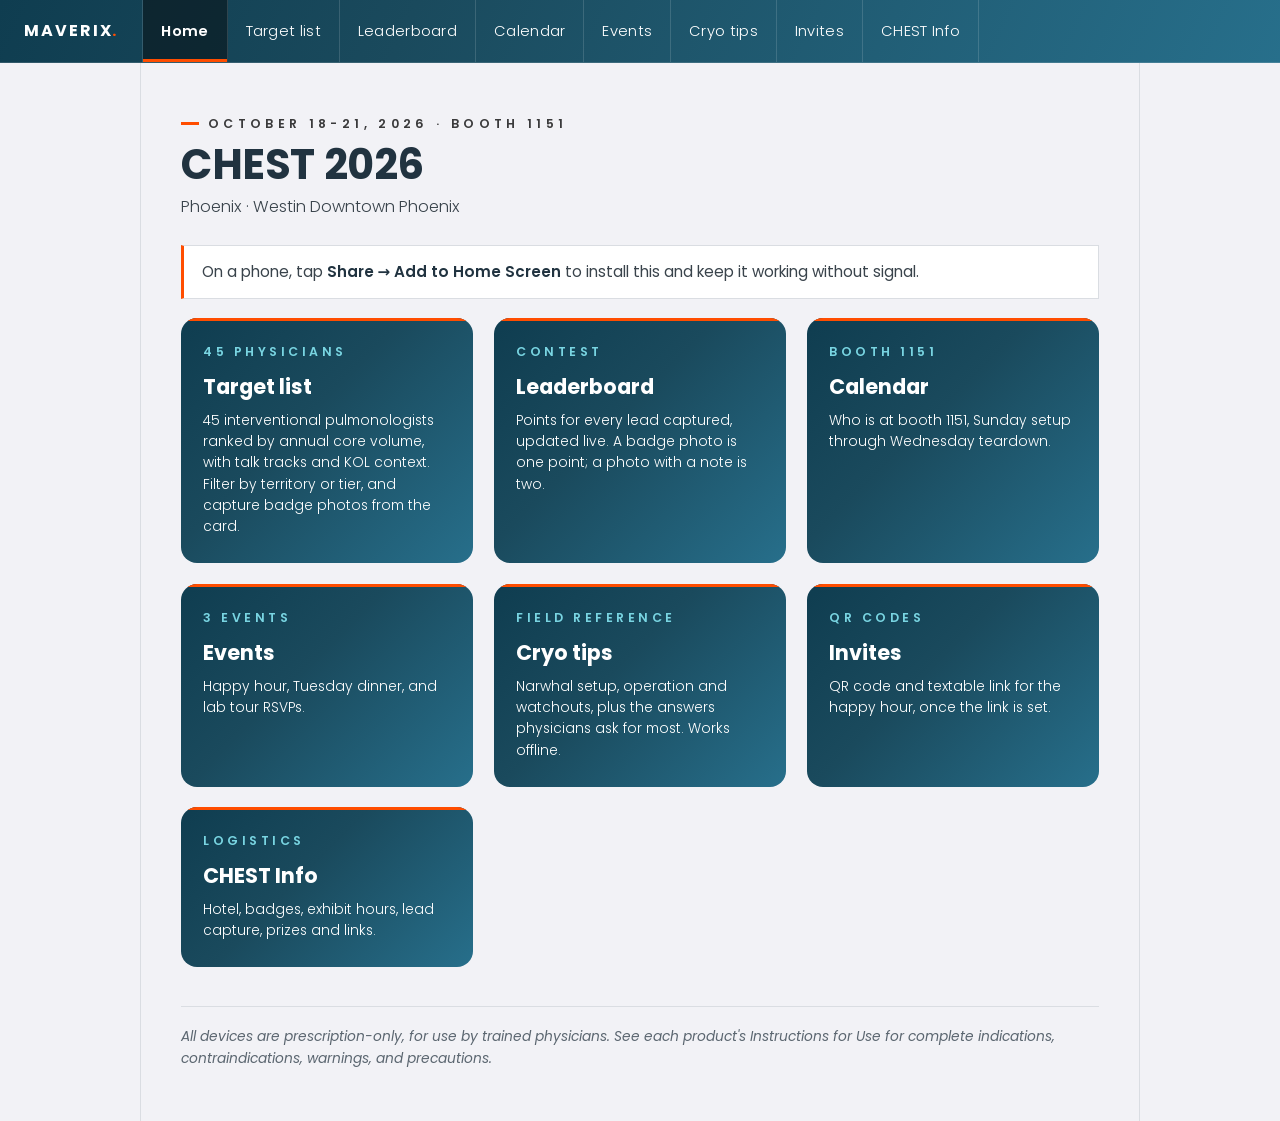
==== index.html @ 94fc207c "Drop the Coverage page Removed chest-coverage.html, its nav link on all 8 remaining pages, its home " ====
<!DOCTYPE html>
<html lang="en"><head><meta charset="utf-8">
<meta name="viewport" content="width=device-width,initial-scale=1">
<meta name="robots" content="noindex,nofollow">
<link rel="manifest" href="manifest.webmanifest">
<meta name="theme-color" content="#1A4A5D">
<meta name="mobile-web-app-capable" content="yes">
<meta name="apple-mobile-web-app-capable" content="yes">
<meta name="apple-mobile-web-app-status-bar-style" content="black-translucent">
<meta name="apple-mobile-web-app-title" content="CHEST Targets">
<link rel="apple-touch-icon" href="apple-touch-icon.png?v=3">
<link rel="icon" type="image/png" href="favicon.png?v=3" sizes="32x32">
<link rel="stylesheet" href="theme.css">
<link rel="stylesheet" href="pages.css">
<title>Maverix - CHEST 2026</title></head><body>
<header class="mvx-header"><div class="mvx-headinner"><div class="mvx-brand">maverix<span>.</span></div><nav class="nav"><a href="index.html" aria-current="page">Home</a><a href="chest.html">Target list</a><a href="chest-leaders.html">Leaderboard</a><a href="chest-staffing.html">Calendar</a><a href="chest-happyhour.html">Events</a><a href="chest-tips.html">Cryo tips</a><a href="chest-invites.html">Invites</a><a href="chest-info.html">CHEST Info</a></nav></div></header><main class="mvx-container"><span class="mvx-eyebrow">October 18-21, 2026 &middot; Booth 1151</span>
<h1>CHEST 2026</h1>
<div class="sub">Phoenix &middot; Westin Downtown Phoenix</div>
<div class="mvx-notice">On a phone, tap <strong>Share &rarr; Add to Home Screen</strong> to install this and keep it working without signal.</div>
<div class="cards"><a class="tilecard" href="chest.html"><span class="tag">45 physicians</span><div class="title">Target list</div><div class="desc">45 interventional pulmonologists ranked by annual core volume, with talk tracks and KOL context. Filter by territory or tier, and capture badge photos from the card.</div></a><a class="tilecard" href="chest-leaders.html"><span class="tag">Contest</span><div class="title">Leaderboard</div><div class="desc">Points for every lead captured, updated live. A badge photo is one point; a photo with a note is two.</div></a><a class="tilecard" href="chest-staffing.html"><span class="tag">Booth 1151</span><div class="title">Calendar</div><div class="desc">Who is at booth 1151, Sunday setup through Wednesday teardown.</div></a><a class="tilecard" href="chest-happyhour.html"><span class="tag">3 events</span><div class="title">Events</div><div class="desc">Happy hour, Tuesday dinner, and lab tour RSVPs.</div></a><a class="tilecard" href="chest-tips.html"><span class="tag">Field reference</span><div class="title">Cryo tips</div><div class="desc">Narwhal setup, operation and watchouts, plus the answers physicians ask for most. Works offline.</div></a><a class="tilecard" href="chest-invites.html"><span class="tag">QR codes</span><div class="title">Invites</div><div class="desc">QR code and textable link for the happy hour, once the link is set.</div></a><a class="tilecard" href="chest-info.html"><span class="tag">Logistics</span><div class="title">CHEST Info</div><div class="desc">Hotel, badges, exhibit hours, lead capture, prizes and links.</div></a></div>
<p class="mvx-rxnote">All devices are prescription-only, for use by trained physicians. See each product's Instructions for Use for complete indications, contraindications, warnings, and precautions.</p></main><script>if('serviceWorker' in navigator){window.addEventListener('load',function(){navigator.serviceWorker.register('sw.js').catch(function(){});});}</script>
</body></html>
---- theme.css ----
/* Maverix Medical design system - CHEST 2026 field tool
   Tokens are literal from the design system. Deliberate deviations for a
   conference-floor tool are marked DEVIATION with a reason. */

/* Poppins, self-hosted. The design system allows Google Fonts as an external
   stylesheet host, but this is an offline-first PWA used in an exhibit hall -
   a cross-origin font never arrives on dead wifi, so the files ship with the
   site and the service worker caches them same-origin. */
@font-face{font-family:Poppins;font-weight:300;font-style:normal;font-display:swap;src:url(poppins-latin-300-normal.woff2) format('woff2')}
@font-face{font-family:Poppins;font-weight:300;font-style:italic;font-display:swap;src:url(poppins-latin-300-italic.woff2) format('woff2')}
@font-face{font-family:Poppins;font-weight:400;font-style:normal;font-display:swap;src:url(poppins-latin-400-normal.woff2) format('woff2')}
@font-face{font-family:Poppins;font-weight:400;font-style:italic;font-display:swap;src:url(poppins-latin-400-italic.woff2) format('woff2')}
@font-face{font-family:Poppins;font-weight:500;font-style:normal;font-display:swap;src:url(poppins-latin-500-normal.woff2) format('woff2')}
@font-face{font-family:Poppins;font-weight:600;font-style:normal;font-display:swap;src:url(poppins-latin-600-normal.woff2) format('woff2')}
@font-face{font-family:Poppins;font-weight:700;font-style:normal;font-display:swap;src:url(poppins-latin-700-normal.woff2) format('woff2')}

:root{
  --mvx-deep:#1A4A5D;--mvx-teal:#276F8B;--mvx-blue:#3494BA;--mvx-sky:#79D5E2;--mvx-cloud:#8BBAE4;
  --cat-risk:#213340;--cat-diagnosis:#276F8B;--cat-intervention:#2BA9D4;
  --mvx-stat:#4FC4E8;--mvx-news-blue:#1E9CD0;--mvx-narwhal-dot:#F26A3D;--mvx-narwhal-evidence:#C2632F;
  --mvx-ink:#231F20;--mvx-graphite:#3A3A3B;--mvx-slate:#595959;--mvx-stone:#A4A6A8;
  --mvx-mist:#F2F2F2;--mvx-white:#FFF;--mvx-body:#333;--mvx-body-2:#39434B;--mvx-note:#5B6670;
  /* Highlight. Thoracent orange, used here on a Maverix surface by direction -
     1.2 otherwise reserves it for sub-brand. Contrast measured: 3.33:1 on white,
     5.59:1 on --surface-dark. So it is a FILL, RULE or MARK on light ground and
     may carry text only on dark. Small orange text on white is never used. */
  --thoracent-orange:#FF4D00;--mvx-highlight:#FF4D00;--mvx-highlight-deep:#C2632F;
  --success:#2E8F6B;--warning:#C68A1B;--danger:#C0352B;
  --page-bg:#F2F2F6;--surface-card:#FFF;--surface-panel:#FFF;--surface-dark:#0D1418;
  --surface-tab:#E8EAEE;--surface-tile:#16212A;--surface-soft:#E8F2F7;--header-dark:#0D1418;--surface-grid-hover:#F5FAFC;
  --heading:#213340;--text-body:#333;--text-secondary:#39434B;--text-muted:#595959;
  --text-note:#5B6670;--text-invert:#FFF;--text-invert-soft:#D6DDE1;
  --link:#276F8B;--link-hover:#1A4A5D;--accent:#3494BA;--accent-hover:#276F8B;--accent-press:#1A4A5D;--focus-ring:#79D5E2;
  --border:#E3E6E8;--border-strong:#C8CDD0;--frame-line:#DADDE2;--border-on-dark:rgba(255,255,255,.14);
  /* The full brand ramp ends at --mvx-sky, where white text measures 1.69:1.
     1.3 reserves it for brand marks for exactly that reason. Chrome that has to
     carry text uses this dark-anchored cut of the same ramp instead: white
     clears 5.63:1 at the lightest stop, so nav, table headers and tiles stay
     legible end to end. */
  --maverix-gradient:linear-gradient(135deg,#1A4A5D 0%,#276F8B 34%,#3494BA 68%,#79D5E2 100%);
  --mvx-gradient-deep:linear-gradient(115deg,#0F3D50 0%,#1A4A5D 32%,#276F8B 100%);
  --mvx-gradient-tile:linear-gradient(135deg,#0F3D50 0%,#1A4A5D 42%,#276F8B 100%);
  --scrim-active:rgba(9,15,19,.55);
  --font-display:"Clash Display","Clashdisplay","Poppins",sans-serif;
  --font-sans:"Poppins",ui-sans-serif,system-ui,-apple-system,"Segoe UI",Roboto,sans-serif;
  --fw-light:300;--fw-regular:400;--fw-medium:500;--fw-semibold:600;--fw-bold:700;
  /* DEVIATION: root 15px not 14px, body weight 400 not 300. Reps read this at
     arm's length on a phone in a lit exhibit hall; 14px/300 measured too light. */
  --body-size:15px;--body-weight:400;--body-line:1.55;
  --text-xs:.78rem;--text-sm:.86rem;--text-base:.95rem;--text-md:1.02rem;--text-lg:1.1rem;
  --text-xl:1.25rem;--text-2xl:1.5rem;--text-3xl:1.9rem;
  --display-section:clamp(1.7rem,3.4vw,2.6rem);
  --lh-tight:1.12;--lh-snug:1.3;--lh-body:1.55;--lh-loose:1.65;
  --tracking-caps:.28em;--tracking-caps-wide:.35em;--tracking-caps-tight:.12em;--tracking-display:-.01em;
  --space-1:4px;--space-2:8px;--space-3:12px;--space-4:16px;--space-6:24px;--space-8:32px;--space-12:48px;
  --radius-none:0;--radius-xs:4px;--radius-sm:8px;--radius-md:10px;--radius-tile:16px;
  --radius-photo:18px;--radius-card:22px;--radius-pill:999px;--radius-circle:50%;
  --shadow-tile:0 14px 32px rgba(26,74,93,.16);--shadow-card:0 20px 44px rgba(13,20,24,.28);
  --shadow-dropdown:0 30px 50px rgba(13,20,24,.2);--shadow-circle:0 4px 14px rgba(13,20,24,.25);
  --ease-out:cubic-bezier(.22,.61,.36,1);--dur-fast:.18s;--dur-base:.25s;--dur-slow:.38s;
  --header-h:62px;--container-max:1000px;
  /* DEVIATION: data pages widen the framed column. The 1px hairlines and the
     centred column are kept - that is the structural idea - but 1000px fits
     only two physician cards, and a rep scanning 44 of them needs three. */
  --container-wide:1440px;
  --band-pad-y:3.2rem;--band-pad-x:40px;
  --tap-min:44px;               /* not in the system; required for gloved taps */
}

*{margin:0;padding:0;box-sizing:border-box}
html{scroll-behavior:smooth;-webkit-text-size-adjust:100%}
body{font-family:var(--font-sans);color:var(--text-body);background:var(--page-bg);
  font-size:var(--body-size);font-weight:var(--body-weight);line-height:var(--body-line);
  -webkit-font-smoothing:antialiased}
img{max-width:100%;display:block}
a{color:var(--link);text-decoration:none;transition:color var(--dur-fast) ease}
a:hover{color:var(--link-hover)}
h1,h2,h3,h4{font-family:var(--font-display);font-weight:var(--fw-bold);color:var(--heading);line-height:var(--lh-tight)}
:focus-visible{outline:2px solid var(--accent);outline-offset:3px}

/* ---- header (7.3). Nine destinations do not fit a 62px bar at 3.6rem gaps,
   so the strip scrolls horizontally instead of collapsing to a hamburger -
   on a phone a rep needs one tap to any page, not two. */
.mvx-header{position:sticky;top:0;z-index:60;background:var(--mvx-gradient-deep);
  border-bottom:1px solid var(--border-on-dark)}
.mvx-headinner{display:flex;align-items:center;min-height:var(--header-h);max-width:var(--container-wide);margin:0 auto}
.mvx-brand{font-family:var(--font-display);font-weight:var(--fw-bold);color:#fff;font-size:1rem;
  letter-spacing:var(--tracking-caps-tight);text-transform:uppercase;padding:0 24px;white-space:nowrap;
  border-right:1px solid var(--border-on-dark);align-self:stretch;display:flex;align-items:center}
.mvx-brand span{color:var(--mvx-highlight)}
.nav{display:flex;gap:0;overflow-x:auto;scrollbar-width:none;flex:1}
.nav::-webkit-scrollbar{display:none}
.nav a{color:#fff;font-size:.92rem;font-weight:var(--fw-light);letter-spacing:.02em;
  padding:0 18px;min-height:var(--header-h);display:flex;align-items:center;white-space:nowrap;
  border-right:1px solid var(--border-on-dark);transition:color var(--dur-fast) ease,background var(--dur-fast) ease}
.nav a:hover{color:var(--mvx-sky);background:rgba(255,255,255,.08)}
.nav a[aria-current]{color:#fff;font-weight:var(--fw-semibold);background:var(--scrim-active);box-shadow:inset 0 -3px 0 var(--mvx-highlight)}

/* ---- framed centre column (0) */
.mvx-container{max-width:var(--container-max);margin:0 auto;background:var(--page-bg);
  border-left:1px solid var(--frame-line);border-right:1px solid var(--frame-line);
  padding:var(--band-pad-y) var(--band-pad-x);min-height:calc(100vh - var(--header-h))}
.mvx-container.wide{max-width:var(--container-wide)}

/* ---- type */
h1{font-size:var(--display-section);font-weight:var(--fw-bold);letter-spacing:var(--tracking-display);margin-bottom:.35rem}
.sub{font-size:var(--text-md);color:var(--text-secondary);font-weight:var(--fw-light);line-height:var(--lh-body);margin-bottom:1.6rem;max-width:760px}
.mvx-eyebrow{font-family:var(--font-display);text-transform:uppercase;letter-spacing:var(--tracking-caps-wide);
  font-size:var(--text-xs);font-weight:var(--fw-semibold);color:var(--mvx-graphite);display:flex;
  align-items:center;gap:.55rem;margin-bottom:.5rem}
.mvx-eyebrow:before{content:"";flex:0 0 auto;width:18px;height:3px;background:var(--mvx-highlight)}
.mvx-seclabel{display:flex;align-items:center;gap:1.4rem;font-family:var(--font-display);text-transform:uppercase;
  letter-spacing:var(--tracking-caps);font-size:1.05rem;font-weight:var(--fw-semibold);color:var(--heading);margin:2.4rem 0 1.2rem}
.mvx-seclabel:before{content:"";flex:0 0 auto;width:18px;height:3px;background:var(--mvx-highlight)}
.mvx-seclabel:after{content:"";flex:1;max-width:560px;height:1px;background:var(--mvx-graphite);opacity:.35}
.mvx-rxnote{font-style:italic;color:var(--text-note);font-size:var(--text-sm);line-height:1.6;
  border-top:1px solid var(--frame-line);padding-top:1.2rem;margin-top:2.4rem}

/* ---- notice panel. Square, hairline, 1px neutral left rule - the big-stat
   label pattern. Not a coloured 3px card border, which the system forbids. */
.mvx-notice{background:#fff;border:1px solid var(--frame-line);border-left:3px solid var(--mvx-highlight);
  padding:.9rem 1.1rem;margin:0 0 1.2rem;font-size:var(--text-base);line-height:1.55;color:var(--text-secondary)}
.mvx-notice strong{font-weight:var(--fw-semibold);color:var(--heading)}

/* ---- button (7.1) */
.mvx-btn{display:inline-flex;align-items:center;gap:.6rem;font-family:var(--font-sans);
  font-weight:var(--fw-semibold);font-size:var(--text-base);color:var(--mvx-ink);background:none;
  border:none;cursor:pointer;padding:0;position:relative;transition:color .2s ease}
.mvx-btn:hover{color:var(--mvx-teal)}
.mvx-btn .lbl{position:relative}
.mvx-btn .lbl:after{content:"";position:absolute;left:0;right:0;bottom:-4px;height:1.5px;background:var(--mvx-highlight);
  transform:scaleX(0);transform-origin:left;transition:transform var(--dur-slow) var(--ease-out)}
.mvx-btn:hover .lbl:after{transform:scaleX(1)}
.mvx-circ{flex:0 0 auto;width:30px;height:30px;border-radius:var(--radius-circle);background:var(--mvx-sky);
  display:inline-flex;align-items:center;justify-content:center;transition:transform var(--dur-base) var(--ease-out),background var(--dur-base) ease}
.mvx-btn:hover .mvx-circ{transform:translateX(5px);background:var(--accent)}
.mvx-btn:hover .mvx-circ svg{stroke:#fff}
.mvx-circ svg{stroke:var(--mvx-deep);stroke-width:3;fill:none;stroke-linecap:round;stroke-linejoin:round}
.mvx-readmore{border:1px solid var(--mvx-graphite);padding:.55rem 1.5rem;font-family:var(--font-sans);
  font-style:italic;font-size:var(--text-base);color:var(--mvx-ink);background:transparent;cursor:pointer;
  min-height:var(--tap-min);transition:background .2s ease,color .2s ease}
.mvx-readmore:hover{background:var(--mvx-ink);color:#fff}

/* ---- spec table (7.9). Square, no radius, no zebra. */
.mvx-spec{width:100%;border-collapse:collapse;background:#fff;font-size:.92rem}
.mvx-spec th{background:var(--mvx-gradient-deep);color:#fff;text-align:left;padding:.7rem 1rem;font-weight:var(--fw-semibold);
  font-size:var(--text-xs);letter-spacing:.06em;text-transform:uppercase}
.mvx-spec td{padding:.65rem 1rem;border-bottom:1px solid var(--border);color:var(--text-secondary);vertical-align:top}
.mvx-spec tr:last-child td{border-bottom:none}
.mvx-spec tbody tr:hover{background:var(--surface-grid-hover)}

/* ---- stat grid (7.10) */
.mvx-statgrid{display:grid;grid-template-columns:repeat(4,1fr);background:#fff;border:1px solid var(--frame-line);margin-bottom:1.6rem}
.mvx-statcell{padding:1.5rem 1.2rem 1.8rem;border-right:1px solid var(--frame-line);transition:background var(--dur-base) ease}
.mvx-statcell:last-child{border-right:none}
.mvx-statcell:hover{background:var(--surface-grid-hover)}
.mvx-statcell .n{font-family:var(--font-display);font-weight:var(--fw-bold);font-size:2rem;color:var(--mvx-stat);
  line-height:1.1;white-space:nowrap}
.mvx-statcell:hover .n{color:var(--accent)}
.mvx-statcell .l{font-size:.88rem;color:var(--heading);margin-top:.3rem}
.mvx-statcell .p{font-size:var(--text-xs);color:var(--text-muted);margin-top:.15rem}

/* ---- benefit bullet (7.12): 10px sky circle, never an icon */
.mvx-benefits{list-style:none;display:grid;gap:.7rem}
.mvx-benefits li{padding-left:1.7rem;font-size:.96rem;color:var(--text-secondary);position:relative}
.mvx-benefits li:before{content:"";position:absolute;left:0;top:.42em;width:10px;height:10px;
  border-radius:var(--radius-circle);background:var(--mvx-sky)}

@media (max-width:1080px){:root{--band-pad-y:2.6rem;--band-pad-x:24px}}
@media (max-width:560px){:root{--band-pad-y:1.8rem;--band-pad-x:16px}
  .mvx-container{border-left:none;border-right:none}
  .mvx-statgrid{grid-template-columns:repeat(2,1fr)}
  .mvx-statcell:nth-child(2n){border-right:none}}
@media (prefers-reduced-motion:reduce){*,*::before,*::after{transition:none!important;animation:none!important}}
---- pages.css ----
/* Component layer. Class names are unchanged from the recovered AABIP markup so
   the sync, filter and capture JS keeps working untouched - only the skin moves. */

/* ---------- filter bar: tab-bar surface (7.8), square, italic labels */
.filter-bar{display:flex;flex-wrap:wrap;align-items:center;gap:1rem 1.6rem;background:var(--surface-tab);
  border:1px solid var(--frame-line);padding:.85rem 1.1rem;margin-bottom:1.4rem}
.filter-bar label{display:inline-flex;align-items:center;gap:.5rem;font-family:var(--font-display);
  text-transform:uppercase;letter-spacing:var(--tracking-caps);font-size:var(--text-xs);
  font-weight:var(--fw-semibold);color:var(--mvx-slate)}
.filter-bar select{font-family:var(--font-sans);font-size:var(--text-base);font-weight:var(--fw-regular);
  color:var(--mvx-ink);background:#fff;border:1px solid var(--border-strong);border-radius:var(--radius-none);
  padding:.45rem .6rem;min-height:var(--tap-min);text-transform:none;letter-spacing:0}
.filter-bar .cnt{margin-left:auto;font-style:italic;color:var(--text-muted);font-size:var(--text-base)}

/* ---------- physician grid */
.grid{display:grid;grid-template-columns:repeat(auto-fill,minmax(320px,1fr));gap:.75rem;align-items:stretch}

/* Card: white, SQUARE - it is a container of text, not a photo (rule 4).
   Every card is the same fixed height (rule: uniform grid, quick scanning at
   the booth) - overflow is clipped and the longer text fields are line-clamped
   below so a verbose talk track can't blow the card out or leave others short. */
.card{background:var(--surface-card);border:1px solid var(--frame-line);border-radius:var(--radius-none);
  padding:.85rem .9rem .9rem;height:472px;overflow:hidden;display:flex;flex-direction:column;
  transition:border-color var(--dur-base) ease,box-shadow var(--dur-base) ease}
.card:hover{border-color:var(--mvx-highlight)}
.card:focus-within{outline:2px solid var(--accent);outline-offset:3px}
.card.connected{background:#F4F9F6;border-color:#BFDCCF}
.card.connected:hover{border-color:#BFDCCF}
.card .row{display:flex;gap:.7rem;flex:0 0 auto}
/* Photo panel is imagery, so it is rounded (rule 4) - but NOT greyscaled.
   DEVIATION from 9: the whole job of this photo is face recognition at a booth. */
.card .photo{flex:0 0 76px;width:76px;height:96px;border-radius:var(--radius-photo);overflow:hidden;
  background:linear-gradient(160deg,#7F8A92,#3A444C)}
.card .photo img{width:100%;height:100%;object-fit:cover}
.card .body{flex:1;min-width:0}
.card .rank{font-family:var(--font-display);text-transform:uppercase;letter-spacing:var(--tracking-caps);
  font-size:var(--text-xs);font-weight:var(--fw-semibold);color:var(--mvx-slate);margin-bottom:.15rem}
.card .name{font-family:var(--font-display);font-weight:var(--fw-bold);font-size:1.05rem;color:var(--heading);
  line-height:var(--lh-snug);display:flex;align-items:center;gap:.4rem}
.card .checkmark{display:none;color:var(--success);font-size:.9rem}
.card.connected .checkmark{display:inline}
.card .inst{font-size:var(--text-sm);color:var(--text-secondary);font-weight:var(--fw-light);margin-top:.05rem;
  overflow:hidden;text-overflow:ellipsis;display:-webkit-box;-webkit-line-clamp:2;-webkit-box-orient:vertical}
.card .badges{display:flex;flex-wrap:wrap;gap:.3rem;margin:.35rem 0 .3rem}
/* Chips use radius-sm (rule 4, "small chips"). radius-pill is reserved. */
.card .vol,.card .tier,.card .cryo,.card .rsvp-tag{border-radius:var(--radius-sm);padding:.1rem .5rem;font-size:.72rem;
  font-weight:var(--fw-semibold);letter-spacing:.01em;white-space:nowrap}
.card .vol{background:var(--surface-soft);color:var(--mvx-teal)}
.card .tier{background:#fff;border:1px solid var(--border-strong);color:var(--heading)}
.card .tier.t1{border-color:var(--cat-intervention);color:var(--cat-intervention)}
.card .cryo{background:var(--mvx-highlight);color:var(--surface-dark);font-weight:var(--fw-bold)}
/* Event-RSVP tags: same chip footprint as vol/tier, one colour per event so
   they scan at a glance; the lab tour spells out its day since it runs thrice. */
.card .rsvp-tag{background:#fff;border:1px solid var(--mvx-deep);color:var(--mvx-deep)}
.card .rsvp-tag.rsvp-dinner{border-color:var(--mvx-highlight-deep);color:var(--mvx-highlight-deep)}
.card .rsvp-tag.rsvp-tour{border-color:var(--success);color:var(--success)}
.card .prods{display:flex;flex-wrap:wrap;gap:.3rem;margin:0 0 .3rem;max-height:1.5rem;overflow:hidden}
.card .prod{border:1px solid var(--mvx-teal);color:var(--mvx-teal);background:#fff;
  border-radius:var(--radius-sm);padding:.08rem .45rem;font-size:.72rem;
  font-weight:var(--fw-semibold);white-space:nowrap}
.card .meta{font-size:.72rem;color:var(--text-muted);margin-bottom:.2rem}
.card .links{display:flex;flex-wrap:wrap;gap:.7rem;font-size:.78rem;margin-bottom:.2rem}
.card .links a{color:var(--link)}
.card .contact{font-size:.78rem;display:flex;flex-wrap:wrap;align-items:center;gap:.3rem}
.card .territory-tag{background:var(--surface-soft);color:var(--mvx-deep);border-radius:var(--radius-sm);
  padding:.1rem .45rem;font-size:.72rem;font-weight:var(--fw-semibold)}

/* Actions: square, 44px minimum tap target. */
.card .actions{display:flex;flex-wrap:wrap;gap:.4rem;margin-top:.5rem;flex:0 0 auto}
.actbox{display:inline-flex;align-items:center;gap:.4rem;min-height:36px;padding:.3rem .6rem;
  border:1px solid var(--border-strong);background:#fff;border-radius:var(--radius-none);cursor:pointer;
  font-family:var(--font-sans);font-size:.78rem;font-weight:var(--fw-medium);color:var(--text-secondary);
  transition:border-color var(--dur-fast) ease,color var(--dur-fast) ease,background var(--dur-fast) ease}
.actbox input{width:15px;height:15px;accent-color:var(--accent);margin:0}
.actbox.conf input{accent-color:var(--success)}
.actbox.conf:hover{border-color:var(--success);color:var(--success)}
.actbox.emailed:hover{border-color:var(--accent);color:var(--accent)}
.card.connected .actbox.conf{border-color:var(--success);color:var(--success);background:#F1F8F4}
.card.emailed .actbox.emailed{border-color:var(--accent);color:var(--accent);background:var(--surface-soft)}
.actbox.cap{border-color:var(--mvx-teal);color:var(--mvx-teal);font-style:italic}
.actbox.cap:hover{background:var(--surface-soft)}
.capcount{display:none;margin-left:.3rem;background:var(--mvx-teal);color:#fff;border-radius:var(--radius-sm);
  padding:0 .4rem;font-size:.72rem;font-style:normal}
.capcount.on{display:inline-block}
.card.connected .actbox.cap{display:none}

/* Talk track: 1px neutral left rule - the big-stat label pattern (7.10).
   Not a coloured left border; the system forbids those on cards. Both talk
   and ctx are line-clamped so their length can't unbalance the fixed card height. */
.card .talk{margin-top:.5rem;padding:.4rem 0 .4rem .7rem;border-left:1px solid var(--border-strong);
  font-size:.78rem;font-style:italic;font-weight:var(--fw-light);color:var(--text-secondary);line-height:1.45;
  overflow:hidden;text-overflow:ellipsis;display:-webkit-box;-webkit-line-clamp:3;-webkit-box-orient:vertical;flex:0 1 auto}
.talk-label,.ctx-label{display:block;font-family:var(--font-display);font-style:normal;text-transform:uppercase;
  letter-spacing:var(--tracking-caps);font-size:.68rem;font-weight:var(--fw-semibold);
  color:var(--mvx-slate);margin-bottom:.15rem}
.card .ctx{margin-top:.4rem;padding-top:.4rem;border-top:1px solid var(--border);font-size:.74rem;
  color:var(--text-note);line-height:1.45;
  overflow:hidden;text-overflow:ellipsis;display:-webkit-box;-webkit-line-clamp:2;-webkit-box-orient:vertical;flex:0 1 auto}

/* ---------- sync pill */
.syncpill{position:fixed;right:14px;bottom:14px;z-index:50;font-size:var(--text-xs);font-weight:var(--fw-semibold);
  padding:.45rem .8rem;border:1px solid var(--frame-line);background:#fff;color:var(--text-muted)}
.syncpill.ok{color:var(--success);border-color:#BFDCCF}
.syncpill.warn{color:var(--warning);border-color:#E6D2A6}

/* ---------- coverage */
.covtable{width:100%;border-collapse:collapse;background:#fff;border:1px solid var(--frame-line);border-top:3px solid var(--mvx-highlight);margin-bottom:1.8rem}
.covtable th{background:var(--mvx-gradient-deep);color:#fff;text-align:left;padding:.7rem 1rem;
  font-family:var(--font-display);font-size:var(--text-xs);font-weight:var(--fw-semibold);
  text-transform:uppercase;letter-spacing:.06em}
.covtable td{padding:.6rem 1rem;border-bottom:1px solid var(--border);font-size:var(--text-sm);color:var(--text-secondary)}
.covtable tr:last-child td{border-bottom:none}
.covtable tbody tr:hover{background:var(--surface-grid-hover)}
.covtable .nm a{color:var(--link);font-weight:var(--fw-medium)}
.bar{height:7px;background:var(--surface-tab);min-width:90px;overflow:hidden}
.bar>i{display:block;height:100%;background:var(--success);transition:width var(--dur-base) ease}
.norep{display:inline-block;margin-left:.45rem;padding:.08rem .5rem;border-radius:var(--radius-sm);
  font-size:var(--text-xs);font-weight:var(--fw-bold);background:var(--mvx-highlight);color:var(--surface-dark)}
.covtable input[type=checkbox]{width:20px;height:20px;accent-color:var(--accent)}

/* ---------- staffing */
.daycard{background:#fff;border:1px solid var(--frame-line);border-top:3px solid var(--mvx-highlight);padding:1.4rem 1.5rem 1.5rem;margin-bottom:1.1rem}
.daycard h2{font-family:var(--font-display);font-size:1.35rem;font-weight:var(--fw-bold);color:var(--heading);margin-bottom:.2rem}
.daymeta{font-size:var(--text-sm);color:var(--text-muted);margin-bottom:1rem}
.shiftgrid{width:100%;border-collapse:collapse;margin-bottom:.9rem}
.shiftgrid th{background:var(--mvx-gradient-deep);color:#fff;text-align:left;padding:.55rem .9rem;
  font-family:var(--font-display);font-size:var(--text-xs);font-weight:var(--fw-semibold);
  text-transform:uppercase;letter-spacing:.06em}
.shiftgrid td{padding:.7rem .9rem;border-bottom:1px solid var(--border);font-size:var(--text-sm);
  color:var(--text-secondary);vertical-align:top}
.shiftgrid tr:last-child td{border-bottom:none}
.blk{font-weight:var(--fw-semibold);color:var(--heading);white-space:nowrap}
.who{display:flex;flex-wrap:wrap;gap:.4rem}
.who span{background:var(--surface-soft);color:var(--mvx-deep);border-radius:var(--radius-sm);
  padding:.18rem .6rem;font-size:var(--text-sm);font-weight:var(--fw-semibold)}
.who span.demo{background:var(--cat-intervention);color:#fff}
.crewline{font-size:var(--text-base);color:var(--text-secondary);margin-top:.5rem}
.crewline strong{color:var(--heading);font-weight:var(--fw-semibold)}
.tba{background:var(--mvx-highlight);color:var(--surface-dark);border-radius:var(--radius-sm);
  padding:.08rem .5rem;font-size:var(--text-xs);font-weight:var(--fw-bold)}

/* ---------- landing tiles: product-tile pattern (7.2/3), dark, rounded 16px */
.cards{display:grid;grid-template-columns:repeat(auto-fit,minmax(260px,1fr));gap:1.3rem}
.tilecard{display:block;background:var(--mvx-gradient-tile);border-radius:var(--radius-tile);
  padding:1.5rem 1.4rem 1.6rem;color:#fff;position:relative;overflow:hidden;
  transition:transform var(--dur-base) var(--ease-out),box-shadow var(--dur-base) ease}
/* Orange rail rather than an orange eyebrow: on this ramp orange text measures
   1.69-3.50:1 and fails, but a rule is a mark with no contrast floor. */
.tilecard:before{content:"";position:absolute;inset:0 0 auto 0;height:3px;background:var(--mvx-highlight)}
.tilecard:hover{transform:translateY(-3px);box-shadow:var(--shadow-tile);color:#fff}
.tilecard .tag{font-family:var(--font-display);text-transform:uppercase;letter-spacing:var(--tracking-caps);
  font-size:var(--text-xs);font-weight:var(--fw-semibold);color:var(--mvx-sky);display:block;margin-bottom:.6rem}
.tilecard .title{font-family:var(--font-display);font-size:1.3rem;font-weight:var(--fw-bold);margin-bottom:.4rem}
.tilecard .desc{font-size:var(--text-sm);color:#fff;font-weight:var(--fw-light);line-height:1.55}

/* ---------- info page sections */
.sec{background:#fff;border:1px solid var(--frame-line);border-top:3px solid var(--mvx-highlight);padding:1.4rem 1.5rem 1.5rem;margin-bottom:1.1rem}
.sec h2{font-family:var(--font-display);font-size:1.25rem;font-weight:var(--fw-bold);color:var(--heading);margin-bottom:.6rem}
.sec p{margin-bottom:.5rem;color:var(--text-secondary)}
.sec .note{font-size:var(--text-sm);color:var(--text-note);font-style:italic;line-height:1.6}
.kv{width:100%;border-collapse:collapse;font-size:var(--text-base);margin:.4rem 0 .7rem}
.kv td{padding:.45rem 0;border-bottom:1px solid var(--border);color:var(--text-secondary)}
.kv tr:last-child td{border-bottom:none}

/* ---------- invites */
.icards{display:grid;grid-template-columns:repeat(auto-fit,minmax(270px,1fr));gap:1.3rem}
.icard{background:#fff;border:1px solid var(--frame-line);border-top:3px solid var(--mvx-highlight);padding:1.4rem}
.icard .tag{font-family:var(--font-display);text-transform:uppercase;letter-spacing:var(--tracking-caps);
  font-size:var(--text-xs);font-weight:var(--fw-semibold);color:var(--mvx-slate);display:block;margin-bottom:.5rem}
.icard .ititle{font-family:var(--font-display);font-size:1.25rem;font-weight:var(--fw-bold);color:var(--heading);margin-bottom:1rem}
.icard .qr{width:100%;max-width:220px;margin:0 auto;border-radius:var(--radius-photo)}
.icard .qrempty{display:flex;align-items:center;justify-content:center;min-height:190px;background:var(--surface-tab);
  color:var(--text-muted);font-size:var(--text-sm);font-style:italic;text-align:center;padding:1.2rem}
.ilink{margin-top:1rem;font-size:var(--text-xs);word-break:break-all;text-align:center}

/* ---------- happy hour */
.emptystate{background:#fff;border:1px solid var(--frame-line);padding:2.4rem;text-align:center;
  color:var(--text-muted);font-style:italic;font-size:var(--text-base)}

@media (max-width:760px){
  .grid{grid-template-columns:1fr}
  .card{height:auto;max-height:none;overflow:visible}
  .card .inst,.card .talk,.card .ctx{-webkit-line-clamp:unset;overflow:visible}
  /* Stacked full-width filter rows pushed the first card ~300px down the phone
     screen. Two columns, label above control, keeps the grid above the fold. */
  .filter-bar{display:grid;grid-template-columns:1fr 1fr;gap:.6rem .8rem;padding:.7rem .8rem}
  .filter-bar label{flex-direction:column;align-items:stretch;gap:.25rem}
  .filter-bar select{width:100%}
  .filter-bar .cnt{grid-column:1/-1;margin-left:0;text-align:right}
  .card .actions{gap:.4rem}
  .actbox{flex:1 1 auto;justify-content:center;padding:.4rem .6rem}
  .covtable,.covtable thead,.covtable tbody,.covtable th,.covtable td,.covtable tr{display:block}
  .covtable thead{display:none}
  .covtable tr{border-bottom:1px solid var(--border);padding:.6rem 0}
  .covtable td{border:none;display:flex;justify-content:space-between;gap:1rem;padding:.2rem 1rem}
  .covtable td:before{content:attr(data-l);font-family:var(--font-display);text-transform:uppercase;
    letter-spacing:var(--tracking-caps);font-size:var(--text-xs);color:var(--mvx-slate)}
}

/* Highlight rail on the stat grid, matching the card rails. */
.mvx-statgrid{border-top:3px solid var(--mvx-highlight)}
/* Demo-room chip keeps the intervention blue so it stays distinct from the
   orange highlight, which now signals attention rather than category. */


/* ---------- leaderboard
   The scoring layer came back from AABIP intact; none of its styling did. These
   rebuild it on Maverix tokens: teal bars for the field, orange for the rep
   looking at the page, and the stat-grid frame reused for the four tiles. */
.hero{display:flex;align-items:center;gap:1.2rem;background:#fff;border:1px solid var(--frame-line);
  border-top:3px solid var(--mvx-highlight);padding:1.4rem 1.5rem;margin-bottom:1.2rem}
.hero .n{font-family:var(--font-display);font-weight:var(--fw-bold);font-size:3rem;line-height:1;
  color:var(--mvx-stat);font-variant-numeric:tabular-nums}
.hero .lb{font-size:.92rem;color:var(--text-secondary);line-height:1.45}
.hero .lb strong{color:var(--heading);font-weight:var(--fw-semibold)}
.kpi{padding:1.5rem 1.2rem 1.8rem;border-right:1px solid var(--frame-line);transition:background var(--dur-base) ease}
.kpi:last-child{border-right:none}
.kpi:hover{background:var(--surface-grid-hover)}
.kpi .v{font-family:var(--font-display);font-weight:var(--fw-bold);font-size:2rem;line-height:1.1;
  color:var(--mvx-stat);font-variant-numeric:tabular-nums}
.kpi:hover .v{color:var(--accent)}
.kpi .k{font-size:var(--text-xs);font-weight:var(--fw-semibold);text-transform:uppercase;
  letter-spacing:.06em;color:var(--text-muted);margin-top:.35rem}
#board{background:#fff;border:1px solid var(--frame-line);margin-bottom:1.6rem}
.lrow{display:grid;grid-template-columns:36px minmax(0,1fr) 72px;gap:.9rem;align-items:center;
  padding:.85rem 1.1rem;border-bottom:1px solid var(--frame-line)}
.lrow:last-child{border-bottom:none}
.lrow.me{background:var(--surface-grid-hover)}
.lrank{font-family:var(--font-display);font-size:.95rem;font-weight:var(--fw-bold);color:var(--text-muted);
  text-align:center;font-variant-numeric:tabular-nums}
.lrow.me .lrank{color:var(--mvx-highlight)}
.lmain{min-width:0}
.lname{font-size:.95rem;font-weight:var(--fw-semibold);color:var(--heading);display:flex;
  align-items:center;gap:.5rem;flex-wrap:wrap;margin-bottom:.4rem}
.lyou{border:1px solid var(--mvx-highlight);color:var(--mvx-highlight);border-radius:var(--radius-sm);
  padding:.1rem .45rem;font-size:var(--text-xs);font-weight:var(--fw-semibold);
  text-transform:uppercase;letter-spacing:.05em}
.lprize{font-size:var(--text-xs);font-weight:var(--fw-semibold);color:var(--text-muted)}
.ltrack{height:8px;background:var(--surface-grid-hover);overflow:hidden}
.lbar{height:100%;background:var(--mvx-teal);min-width:2px;transition:width var(--dur-base) ease}
.lrow.me .lbar{background:var(--mvx-highlight)}
.lsub{font-size:var(--text-xs);color:var(--text-muted);margin-top:.4rem;font-variant-numeric:tabular-nums}
.lpts{text-align:right;font-family:var(--font-display);font-size:1.4rem;font-weight:var(--fw-bold);
  color:var(--heading);line-height:1.1;font-variant-numeric:tabular-nums}
.lpts s{display:block;text-decoration:none;font-family:var(--font-sans);font-size:var(--text-xs);
  font-weight:var(--fw-semibold);color:var(--text-muted);text-transform:uppercase;letter-spacing:.05em}
.lempty{padding:2.5rem 1.5rem;text-align:center;color:var(--text-secondary);font-size:.95rem;line-height:1.7}
.stale{border:1px solid #E6D2A6;background:#FCF7EC;color:var(--warning);padding:.8rem 1.1rem;
  font-size:var(--text-xs);font-weight:var(--fw-semibold);margin-bottom:1.2rem}
.syncpill.idle{color:var(--text-muted);border-color:var(--frame-line)}

@media (max-width:760px){
  .hero{flex-direction:column;align-items:flex-start;gap:.5rem;padding:1.2rem 1.1rem}
  .hero .n{font-size:2.4rem}
  .kpis{grid-template-columns:1fr 1fr}
  .kpi{padding:1.1rem 1rem 1.2rem;border-bottom:1px solid var(--frame-line)}
  .kpi:nth-child(2n){border-right:none}
  .kpi .v{font-size:1.6rem}
  .lrow{grid-template-columns:28px minmax(0,1fr) 58px;gap:.6rem;padding:.7rem .8rem}
  .lpts{font-size:1.15rem}
}

/* ---------- badge capture
   The recovered sync layer looks all of these up by id at load time and binds
   listeners without null checks, so this markup is load-bearing, not decoration.
   Styled on Maverix tokens; the sheet lifts from the bottom on a phone and
   centres on a laptop. */
.offfab{position:fixed;left:14px;bottom:14px;z-index:60;width:52px;height:52px;
  border:none;border-radius:50%;background:var(--mvx-gradient-deep);color:#fff;
  font-family:var(--font-display);font-size:1.7rem;font-weight:var(--fw-bold);line-height:1;
  cursor:pointer;box-shadow:0 2px 10px rgba(15,61,80,.28)}
.offfab:hover{background:var(--mvx-highlight)}
.capmodal{position:fixed;inset:0;z-index:100;background:rgba(15,61,80,.55);
  display:none;align-items:flex-end;justify-content:center}
.capmodal.open{display:flex}
.capbox{background:#fff;width:100%;max-width:460px;max-height:92vh;overflow:auto;
  border-top:3px solid var(--mvx-highlight);padding:1.4rem 1.3rem 1.6rem}
.capname{font-family:var(--font-display);font-size:1.2rem;font-weight:var(--fw-bold);
  color:var(--heading);line-height:1.25}
.capsub{font-size:var(--text-xs);color:var(--text-muted);margin:.25rem 0 1.1rem;line-height:1.5}
.caprow{display:block;margin-bottom:1rem}
.caprow>span{display:block;font-family:var(--font-display);text-transform:uppercase;
  letter-spacing:var(--tracking-caps);font-size:var(--text-xs);font-weight:var(--fw-semibold);
  color:var(--heading);margin-bottom:.35rem}
.caprow select,.caprow textarea{width:100%;font-family:var(--font-sans);font-size:.95rem;
  color:var(--text-body);background:#fff;border:1px solid var(--frame-line);
  border-radius:var(--radius-sm);padding:.55rem .7rem}
.caprow textarea{resize:vertical}
.caprow select:focus,.caprow textarea:focus{outline:2px solid var(--mvx-highlight);outline-offset:1px}
.capfiles{display:grid;gap:.5rem;margin-bottom:1rem}
.capfile{display:block;border:1px dashed var(--mvx-teal);border-radius:var(--radius-sm);
  padding:.7rem .8rem;cursor:pointer;text-align:center}
.capfile:hover{background:var(--surface-grid-hover)}
.capfile>span{font-family:var(--font-display);text-transform:uppercase;
  letter-spacing:var(--tracking-caps);font-size:var(--text-xs);font-weight:var(--fw-semibold);
  color:var(--mvx-teal)}
/* No src until a photo is picked, so it stays out of the flow rather than
   rendering as a broken-image icon. */
.cappreview{display:none;width:100%;border:1px solid var(--frame-line);margin-bottom:1rem}
.cappreview.on{display:block}
.capactions{display:flex;gap:.6rem}
.capgo,.capback{flex:1 1 auto;font-family:var(--font-display);text-transform:uppercase;
  letter-spacing:var(--tracking-caps);font-size:var(--text-xs);font-weight:var(--fw-semibold);
  padding:.7rem .9rem;border-radius:var(--radius-sm);cursor:pointer}
.capgo{border:1px solid transparent;background:var(--mvx-gradient-deep);color:#fff}
.capgo:hover{background:var(--mvx-highlight)}
.capgo:disabled{background:var(--frame-line);color:var(--text-muted);cursor:default}
.capback{border:1px solid var(--frame-line);background:#fff;color:var(--text-secondary)}
.capback:hover{border-color:var(--mvx-highlight);color:var(--mvx-highlight)}

@media (min-width:761px){
  .capmodal{align-items:center}
  .capfiles{grid-template-columns:1fr 1fr}
}
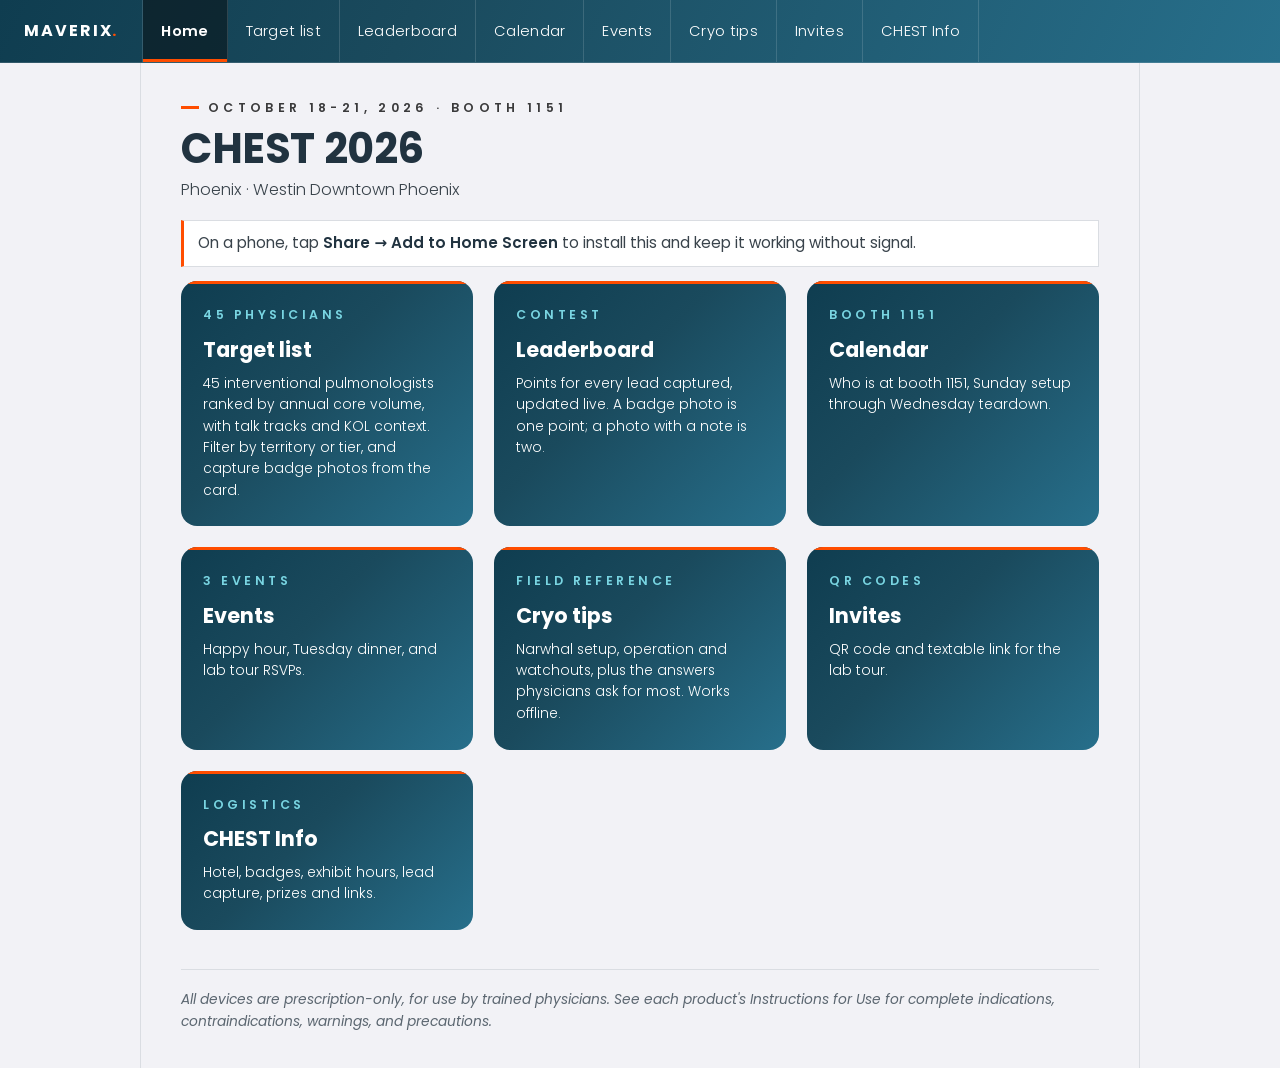
==== commit 7d8c8624: "Fix stale Invites tile blurb; tag Khokar's card with his dinner RSVP index.html's Invites tile still" ====
--- a/index.html
+++ b/index.html
@@ -17,6 +17,6 @@
 <h1>CHEST 2026</h1>
 <div class="sub">Phoenix &middot; Westin Downtown Phoenix</div>
 <div class="mvx-notice">On a phone, tap <strong>Share &rarr; Add to Home Screen</strong> to install this and keep it working without signal.</div>
-<div class="cards"><a class="tilecard" href="chest.html"><span class="tag">45 physicians</span><div class="title">Target list</div><div class="desc">45 interventional pulmonologists ranked by annual core volume, with talk tracks and KOL context. Filter by territory or tier, and capture badge photos from the card.</div></a><a class="tilecard" href="chest-leaders.html"><span class="tag">Contest</span><div class="title">Leaderboard</div><div class="desc">Points for every lead captured, updated live. A badge photo is one point; a photo with a note is two.</div></a><a class="tilecard" href="chest-staffing.html"><span class="tag">Booth 1151</span><div class="title">Calendar</div><div class="desc">Who is at booth 1151, Sunday setup through Wednesday teardown.</div></a><a class="tilecard" href="chest-happyhour.html"><span class="tag">3 events</span><div class="title">Events</div><div class="desc">Happy hour, Tuesday dinner, and lab tour RSVPs.</div></a><a class="tilecard" href="chest-tips.html"><span class="tag">Field reference</span><div class="title">Cryo tips</div><div class="desc">Narwhal setup, operation and watchouts, plus the answers physicians ask for most. Works offline.</div></a><a class="tilecard" href="chest-invites.html"><span class="tag">QR codes</span><div class="title">Invites</div><div class="desc">QR code and textable link for the happy hour, once the link is set.</div></a><a class="tilecard" href="chest-info.html"><span class="tag">Logistics</span><div class="title">CHEST Info</div><div class="desc">Hotel, badges, exhibit hours, lead capture, prizes and links.</div></a></div>
+<div class="cards"><a class="tilecard" href="chest.html"><span class="tag">45 physicians</span><div class="title">Target list</div><div class="desc">45 interventional pulmonologists ranked by annual core volume, with talk tracks and KOL context. Filter by territory or tier, and capture badge photos from the card.</div></a><a class="tilecard" href="chest-leaders.html"><span class="tag">Contest</span><div class="title">Leaderboard</div><div class="desc">Points for every lead captured, updated live. A badge photo is one point; a photo with a note is two.</div></a><a class="tilecard" href="chest-staffing.html"><span class="tag">Booth 1151</span><div class="title">Calendar</div><div class="desc">Who is at booth 1151, Sunday setup through Wednesday teardown.</div></a><a class="tilecard" href="chest-happyhour.html"><span class="tag">3 events</span><div class="title">Events</div><div class="desc">Happy hour, Tuesday dinner, and lab tour RSVPs.</div></a><a class="tilecard" href="chest-tips.html"><span class="tag">Field reference</span><div class="title">Cryo tips</div><div class="desc">Narwhal setup, operation and watchouts, plus the answers physicians ask for most. Works offline.</div></a><a class="tilecard" href="chest-invites.html"><span class="tag">QR codes</span><div class="title">Invites</div><div class="desc">QR code and textable link for the lab tour.</div></a><a class="tilecard" href="chest-info.html"><span class="tag">Logistics</span><div class="title">CHEST Info</div><div class="desc">Hotel, badges, exhibit hours, lead capture, prizes and links.</div></a></div>
 <p class="mvx-rxnote">All devices are prescription-only, for use by trained physicians. See each product's Instructions for Use for complete indications, contraindications, warnings, and precautions.</p></main><script>if('serviceWorker' in navigator){window.addEventListener('load',function(){navigator.serviceWorker.register('sw.js').catch(function(){});});}</script>
 </body></html>
--- a/theme.css
+++ b/theme.css
@@ -63,7 +63,7 @@
      centred column are kept - that is the structural idea - but 1000px fits
      only two physician cards, and a rep scanning 44 of them needs three. */
   --container-wide:1440px;
-  --band-pad-y:3.2rem;--band-pad-x:40px;
+  --band-pad-y:2.2rem;--band-pad-x:40px;
   --tap-min:44px;               /* not in the system; required for gloved taps */
 }
 
@@ -103,8 +103,8 @@
 .mvx-container.wide{max-width:var(--container-wide)}
 
 /* ---- type */
-h1{font-size:var(--display-section);font-weight:var(--fw-bold);letter-spacing:var(--tracking-display);margin-bottom:.35rem}
-.sub{font-size:var(--text-md);color:var(--text-secondary);font-weight:var(--fw-light);line-height:var(--lh-body);margin-bottom:1.6rem;max-width:760px}
+h1{font-size:var(--display-section);font-weight:var(--fw-bold);letter-spacing:var(--tracking-display);margin-bottom:.3rem}
+.sub{font-size:var(--text-md);color:var(--text-secondary);font-weight:var(--fw-light);line-height:var(--lh-body);margin-bottom:1.1rem;max-width:760px}
 .mvx-eyebrow{font-family:var(--font-display);text-transform:uppercase;letter-spacing:var(--tracking-caps-wide);
   font-size:var(--text-xs);font-weight:var(--fw-semibold);color:var(--mvx-graphite);display:flex;
   align-items:center;gap:.55rem;margin-bottom:.5rem}
@@ -119,7 +119,7 @@
 /* ---- notice panel. Square, hairline, 1px neutral left rule - the big-stat
    label pattern. Not a coloured 3px card border, which the system forbids. */
 .mvx-notice{background:#fff;border:1px solid var(--frame-line);border-left:3px solid var(--mvx-highlight);
-  padding:.9rem 1.1rem;margin:0 0 1.2rem;font-size:var(--text-base);line-height:1.55;color:var(--text-secondary)}
+  padding:.7rem .9rem;margin:0 0 .9rem;font-size:var(--text-base);line-height:1.5;color:var(--text-secondary)}
 .mvx-notice strong{font-weight:var(--fw-semibold);color:var(--heading)}
 
 /* ---- button (7.1) */
@@ -166,8 +166,8 @@
 .mvx-benefits li:before{content:"";position:absolute;left:0;top:.42em;width:10px;height:10px;
   border-radius:var(--radius-circle);background:var(--mvx-sky)}
 
-@media (max-width:1080px){:root{--band-pad-y:2.6rem;--band-pad-x:24px}}
-@media (max-width:560px){:root{--band-pad-y:1.8rem;--band-pad-x:16px}
+@media (max-width:1080px){:root{--band-pad-y:1.9rem;--band-pad-x:24px}}
+@media (max-width:560px){:root{--band-pad-y:1.1rem;--band-pad-x:14px}
   .mvx-container{border-left:none;border-right:none}
   .mvx-statgrid{grid-template-columns:repeat(2,1fr)}
   .mvx-statcell:nth-child(2n){border-right:none}}
--- a/pages.css
+++ b/pages.css
@@ -16,11 +16,17 @@
 .grid{display:grid;grid-template-columns:repeat(auto-fill,minmax(320px,1fr));gap:.75rem;align-items:stretch}
 
 /* Card: white, SQUARE - it is a container of text, not a photo (rule 4).
-   Every card is the same fixed height (rule: uniform grid, quick scanning at
-   the booth) - overflow is clipped and the longer text fields are line-clamped
-   below so a verbose talk track can't blow the card out or leave others short. */
+   No height is set here at all - .grid keeps align-items:stretch (the
+   default), so CSS Grid's own per-row auto-sizing takes over: each row is
+   exactly as tall as its tallest card, and every other card in that row
+   stretches to match. Nothing is ever clipped. Any leftover stretch space
+   is pulled to sit between the identity block and the action buttons (see
+   "margin-top:auto" on .actions below) instead of trailing below the
+   whole card, so the action row / talk track always sit flush at the
+   bottom and line up across a row, rather than reading as a blank gap
+   after the content. */
 .card{background:var(--surface-card);border:1px solid var(--frame-line);border-radius:var(--radius-none);
-  padding:.85rem .9rem .9rem;height:472px;overflow:hidden;display:flex;flex-direction:column;
+  padding:.85rem .9rem .65rem;display:flex;flex-direction:column;
   transition:border-color var(--dur-base) ease,box-shadow var(--dur-base) ease}
 .card:hover{border-color:var(--mvx-highlight)}
 .card:focus-within{outline:2px solid var(--accent);outline-offset:3px}
@@ -39,9 +45,8 @@
   line-height:var(--lh-snug);display:flex;align-items:center;gap:.4rem}
 .card .checkmark{display:none;color:var(--success);font-size:.9rem}
 .card.connected .checkmark{display:inline}
-.card .inst{font-size:var(--text-sm);color:var(--text-secondary);font-weight:var(--fw-light);margin-top:.05rem;
-  overflow:hidden;text-overflow:ellipsis;display:-webkit-box;-webkit-line-clamp:2;-webkit-box-orient:vertical}
-.card .badges{display:flex;flex-wrap:wrap;gap:.3rem;margin:.35rem 0 .3rem}
+.card .inst{font-size:var(--text-sm);color:var(--text-secondary);font-weight:var(--fw-light);margin-top:.05rem}
+.card .badges{display:flex;flex-wrap:wrap;gap:.3rem;margin:.35rem 0 .3rem;align-content:flex-start}
 /* Chips use radius-sm (rule 4, "small chips"). radius-pill is reserved. */
 .card .vol,.card .tier,.card .cryo,.card .rsvp-tag{border-radius:var(--radius-sm);padding:.1rem .5rem;font-size:.72rem;
   font-weight:var(--fw-semibold);letter-spacing:.01em;white-space:nowrap}
@@ -54,7 +59,7 @@
 .card .rsvp-tag{background:#fff;border:1px solid var(--mvx-deep);color:var(--mvx-deep)}
 .card .rsvp-tag.rsvp-dinner{border-color:var(--mvx-highlight-deep);color:var(--mvx-highlight-deep)}
 .card .rsvp-tag.rsvp-tour{border-color:var(--success);color:var(--success)}
-.card .prods{display:flex;flex-wrap:wrap;gap:.3rem;margin:0 0 .3rem;max-height:1.5rem;overflow:hidden}
+.card .prods{display:flex;flex-wrap:wrap;gap:.3rem;margin:0 0 .3rem;height:1.5rem;overflow:hidden}
 .card .prod{border:1px solid var(--mvx-teal);color:var(--mvx-teal);background:#fff;
   border-radius:var(--radius-sm);padding:.08rem .45rem;font-size:.72rem;
   font-weight:var(--fw-semibold);white-space:nowrap}
@@ -65,8 +70,11 @@
 .card .territory-tag{background:var(--surface-soft);color:var(--mvx-deep);border-radius:var(--radius-sm);
   padding:.1rem .45rem;font-size:.72rem;font-weight:var(--fw-semibold)}
 
-/* Actions: square, 44px minimum tap target. */
-.card .actions{display:flex;flex-wrap:wrap;gap:.4rem;margin-top:.5rem;flex:0 0 auto}
+/* Actions: square, 44px minimum tap target. margin-top:auto pulls any
+   stretch slack (see .card comment above) to sit right here, so the
+   action buttons and talk track below them are always flush with the
+   card's bottom edge instead of leaving a gap after them. */
+.card .actions{display:flex;flex-wrap:wrap;gap:.4rem;margin-top:auto;padding-top:.5rem;flex:0 0 auto}
 .actbox{display:inline-flex;align-items:center;gap:.4rem;min-height:36px;padding:.3rem .6rem;
   border:1px solid var(--border-strong);background:#fff;border-radius:var(--radius-none);cursor:pointer;
   font-family:var(--font-sans);font-size:.78rem;font-weight:var(--fw-medium);color:var(--text-secondary);
@@ -85,17 +93,16 @@
 .card.connected .actbox.cap{display:none}
 
 /* Talk track: 1px neutral left rule - the big-stat label pattern (7.10).
-   Not a coloured left border; the system forbids those on cards. Both talk
-   and ctx are line-clamped so their length can't unbalance the fixed card height. */
+   Not a coloured left border; the system forbids those on cards. Full text,
+   no line-clamp - the card height above is sized to fit it. */
 .card .talk{margin-top:.5rem;padding:.4rem 0 .4rem .7rem;border-left:1px solid var(--border-strong);
   font-size:.78rem;font-style:italic;font-weight:var(--fw-light);color:var(--text-secondary);line-height:1.45;
-  overflow:hidden;text-overflow:ellipsis;display:-webkit-box;-webkit-line-clamp:3;-webkit-box-orient:vertical;flex:0 1 auto}
+  flex:none}
 .talk-label,.ctx-label{display:block;font-family:var(--font-display);font-style:normal;text-transform:uppercase;
   letter-spacing:var(--tracking-caps);font-size:.68rem;font-weight:var(--fw-semibold);
   color:var(--mvx-slate);margin-bottom:.15rem}
 .card .ctx{margin-top:.4rem;padding-top:.4rem;border-top:1px solid var(--border);font-size:.74rem;
-  color:var(--text-note);line-height:1.45;
-  overflow:hidden;text-overflow:ellipsis;display:-webkit-box;-webkit-line-clamp:2;-webkit-box-orient:vertical;flex:0 1 auto}
+  color:var(--text-note);line-height:1.45;flex:none}
 
 /* ---------- sync pill */
 .syncpill{position:fixed;right:14px;bottom:14px;z-index:50;font-size:var(--text-xs);font-weight:var(--fw-semibold);
@@ -119,14 +126,14 @@
 .covtable input[type=checkbox]{width:20px;height:20px;accent-color:var(--accent)}
 
 /* ---------- staffing */
-.daycard{background:#fff;border:1px solid var(--frame-line);border-top:3px solid var(--mvx-highlight);padding:1.4rem 1.5rem 1.5rem;margin-bottom:1.1rem}
-.daycard h2{font-family:var(--font-display);font-size:1.35rem;font-weight:var(--fw-bold);color:var(--heading);margin-bottom:.2rem}
-.daymeta{font-size:var(--text-sm);color:var(--text-muted);margin-bottom:1rem}
-.shiftgrid{width:100%;border-collapse:collapse;margin-bottom:.9rem}
-.shiftgrid th{background:var(--mvx-gradient-deep);color:#fff;text-align:left;padding:.55rem .9rem;
+.daycard{background:#fff;border:1px solid var(--frame-line);border-top:3px solid var(--mvx-highlight);padding:1rem 1.1rem 1.1rem;margin-bottom:.7rem}
+.daycard h2{font-family:var(--font-display);font-size:1.35rem;font-weight:var(--fw-bold);color:var(--heading);margin-bottom:.15rem}
+.daymeta{font-size:var(--text-sm);color:var(--text-muted);margin-bottom:.6rem}
+.shiftgrid{width:100%;border-collapse:collapse;margin-bottom:.6rem}
+.shiftgrid th{background:var(--mvx-gradient-deep);color:#fff;text-align:left;padding:.45rem .9rem;
   font-family:var(--font-display);font-size:var(--text-xs);font-weight:var(--fw-semibold);
   text-transform:uppercase;letter-spacing:.06em}
-.shiftgrid td{padding:.7rem .9rem;border-bottom:1px solid var(--border);font-size:var(--text-sm);
+.shiftgrid td{padding:.5rem .9rem;border-bottom:1px solid var(--border);font-size:var(--text-sm);
   color:var(--text-secondary);vertical-align:top}
 .shiftgrid tr:last-child td{border-bottom:none}
 .blk{font-weight:var(--fw-semibold);color:var(--heading);white-space:nowrap}
@@ -154,12 +161,12 @@
 .tilecard .desc{font-size:var(--text-sm);color:#fff;font-weight:var(--fw-light);line-height:1.55}
 
 /* ---------- info page sections */
-.sec{background:#fff;border:1px solid var(--frame-line);border-top:3px solid var(--mvx-highlight);padding:1.4rem 1.5rem 1.5rem;margin-bottom:1.1rem}
-.sec h2{font-family:var(--font-display);font-size:1.25rem;font-weight:var(--fw-bold);color:var(--heading);margin-bottom:.6rem}
-.sec p{margin-bottom:.5rem;color:var(--text-secondary)}
-.sec .note{font-size:var(--text-sm);color:var(--text-note);font-style:italic;line-height:1.6}
-.kv{width:100%;border-collapse:collapse;font-size:var(--text-base);margin:.4rem 0 .7rem}
-.kv td{padding:.45rem 0;border-bottom:1px solid var(--border);color:var(--text-secondary)}
+.sec{background:#fff;border:1px solid var(--frame-line);border-top:3px solid var(--mvx-highlight);padding:1rem 1.1rem 1.1rem;margin-bottom:.7rem}
+.sec h2{font-family:var(--font-display);font-size:1.25rem;font-weight:var(--fw-bold);color:var(--heading);margin-bottom:.4rem}
+.sec p{margin-bottom:.4rem;color:var(--text-secondary)}
+.sec .note{font-size:var(--text-sm);color:var(--text-note);font-style:italic;line-height:1.5}
+.kv{width:100%;border-collapse:collapse;font-size:var(--text-base);margin:.3rem 0 .5rem}
+.kv td{padding:.32rem 0;border-bottom:1px solid var(--border);color:var(--text-secondary)}
 .kv tr:last-child td{border-bottom:none}
 
 /* ---------- invites */
@@ -167,20 +174,31 @@
 .icard{background:#fff;border:1px solid var(--frame-line);border-top:3px solid var(--mvx-highlight);padding:1.4rem}
 .icard .tag{font-family:var(--font-display);text-transform:uppercase;letter-spacing:var(--tracking-caps);
   font-size:var(--text-xs);font-weight:var(--fw-semibold);color:var(--mvx-slate);display:block;margin-bottom:.5rem}
-.icard .ititle{font-family:var(--font-display);font-size:1.25rem;font-weight:var(--fw-bold);color:var(--heading);margin-bottom:1rem}
+.icard .ititle{font-family:var(--font-display);font-size:1.25rem;font-weight:var(--fw-bold);color:var(--heading);margin-bottom:.6rem}
+.icard .idesc{font-size:var(--text-sm);color:var(--text-secondary);line-height:1.55;margin-bottom:1rem}
 .icard .qr{width:100%;max-width:220px;margin:0 auto;border-radius:var(--radius-photo)}
 .icard .qrempty{display:flex;align-items:center;justify-content:center;min-height:190px;background:var(--surface-tab);
   color:var(--text-muted);font-size:var(--text-sm);font-style:italic;text-align:center;padding:1.2rem}
 .ilink{margin-top:1rem;font-size:var(--text-xs);word-break:break-all;text-align:center}
 
 /* ---------- happy hour */
-.emptystate{background:#fff;border:1px solid var(--frame-line);padding:2.4rem;text-align:center;
+.emptystate{background:#fff;border:1px solid var(--frame-line);padding:1.6rem;text-align:center;
   color:var(--text-muted);font-style:italic;font-size:var(--text-base)}
 
 @media (max-width:760px){
   .grid{grid-template-columns:1fr}
-  .card{height:auto;max-height:none;overflow:visible}
-  .card .inst,.card .talk,.card .ctx{-webkit-line-clamp:unset;overflow:visible}
+  /* Sections/day-cards carry a lot of the site's content (Info, Events,
+     Calendar) - on a phone that's a long scroll, so padding and gaps between
+     them shrink further here than the desktop compression already gives. */
+  .sec,.daycard{padding:.75rem .8rem .85rem;margin-bottom:.5rem}
+  .sec h2,.daycard h2{margin-bottom:.25rem}
+  .daymeta{margin-bottom:.4rem}
+  .sec p{margin-bottom:.3rem}
+  .kv td{padding:.26rem 0}
+  h1{margin-bottom:.2rem}
+  .sub{margin-bottom:.8rem}
+  .mvx-notice{padding:.6rem .8rem;margin-bottom:.7rem}
+  .mvx-eyebrow{margin-bottom:.3rem}
   /* Stacked full-width filter rows pushed the first card ~300px down the phone
      screen. Two columns, label above control, keeps the grid above the fold. */
   .filter-bar{display:grid;grid-template-columns:1fr 1fr;gap:.6rem .8rem;padding:.7rem .8rem}
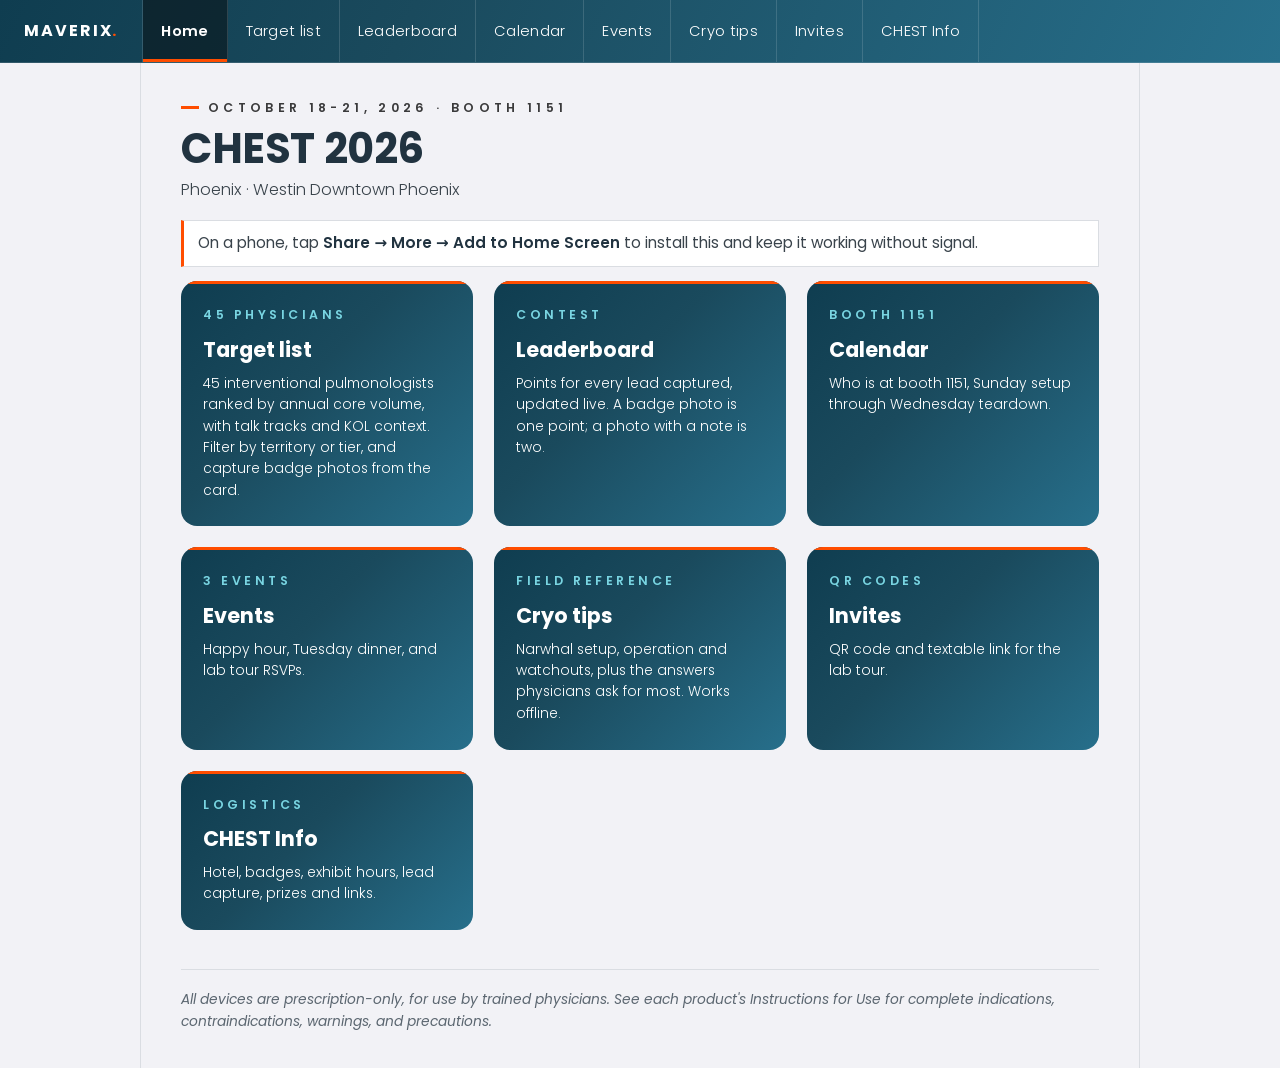
==== commit 3389eba6: "Update notice text for adding to home screen" ====
--- a/index.html
+++ b/index.html
@@ -16,7 +16,7 @@
 <header class="mvx-header"><div class="mvx-headinner"><div class="mvx-brand">maverix<span>.</span></div><nav class="nav"><a href="index.html" aria-current="page">Home</a><a href="chest.html">Target list</a><a href="chest-leaders.html">Leaderboard</a><a href="chest-staffing.html">Calendar</a><a href="chest-happyhour.html">Events</a><a href="chest-tips.html">Cryo tips</a><a href="chest-invites.html">Invites</a><a href="chest-info.html">CHEST Info</a></nav></div></header><main class="mvx-container"><span class="mvx-eyebrow">October 18-21, 2026 &middot; Booth 1151</span>
 <h1>CHEST 2026</h1>
 <div class="sub">Phoenix &middot; Westin Downtown Phoenix</div>
-<div class="mvx-notice">On a phone, tap <strong>Share &rarr; Add to Home Screen</strong> to install this and keep it working without signal.</div>
+<div class="mvx-notice">On a phone, tap <strong>Share &rarr; More &rarr; Add to Home Screen</strong> to install this and keep it working without signal.</div>
 <div class="cards"><a class="tilecard" href="chest.html"><span class="tag">45 physicians</span><div class="title">Target list</div><div class="desc">45 interventional pulmonologists ranked by annual core volume, with talk tracks and KOL context. Filter by territory or tier, and capture badge photos from the card.</div></a><a class="tilecard" href="chest-leaders.html"><span class="tag">Contest</span><div class="title">Leaderboard</div><div class="desc">Points for every lead captured, updated live. A badge photo is one point; a photo with a note is two.</div></a><a class="tilecard" href="chest-staffing.html"><span class="tag">Booth 1151</span><div class="title">Calendar</div><div class="desc">Who is at booth 1151, Sunday setup through Wednesday teardown.</div></a><a class="tilecard" href="chest-happyhour.html"><span class="tag">3 events</span><div class="title">Events</div><div class="desc">Happy hour, Tuesday dinner, and lab tour RSVPs.</div></a><a class="tilecard" href="chest-tips.html"><span class="tag">Field reference</span><div class="title">Cryo tips</div><div class="desc">Narwhal setup, operation and watchouts, plus the answers physicians ask for most. Works offline.</div></a><a class="tilecard" href="chest-invites.html"><span class="tag">QR codes</span><div class="title">Invites</div><div class="desc">QR code and textable link for the lab tour.</div></a><a class="tilecard" href="chest-info.html"><span class="tag">Logistics</span><div class="title">CHEST Info</div><div class="desc">Hotel, badges, exhibit hours, lead capture, prizes and links.</div></a></div>
 <p class="mvx-rxnote">All devices are prescription-only, for use by trained physicians. See each product's Instructions for Use for complete indications, contraindications, warnings, and precautions.</p></main><script>if('serviceWorker' in navigator){window.addEventListener('load',function(){navigator.serviceWorker.register('sw.js').catch(function(){});});}</script>
 </body></html>
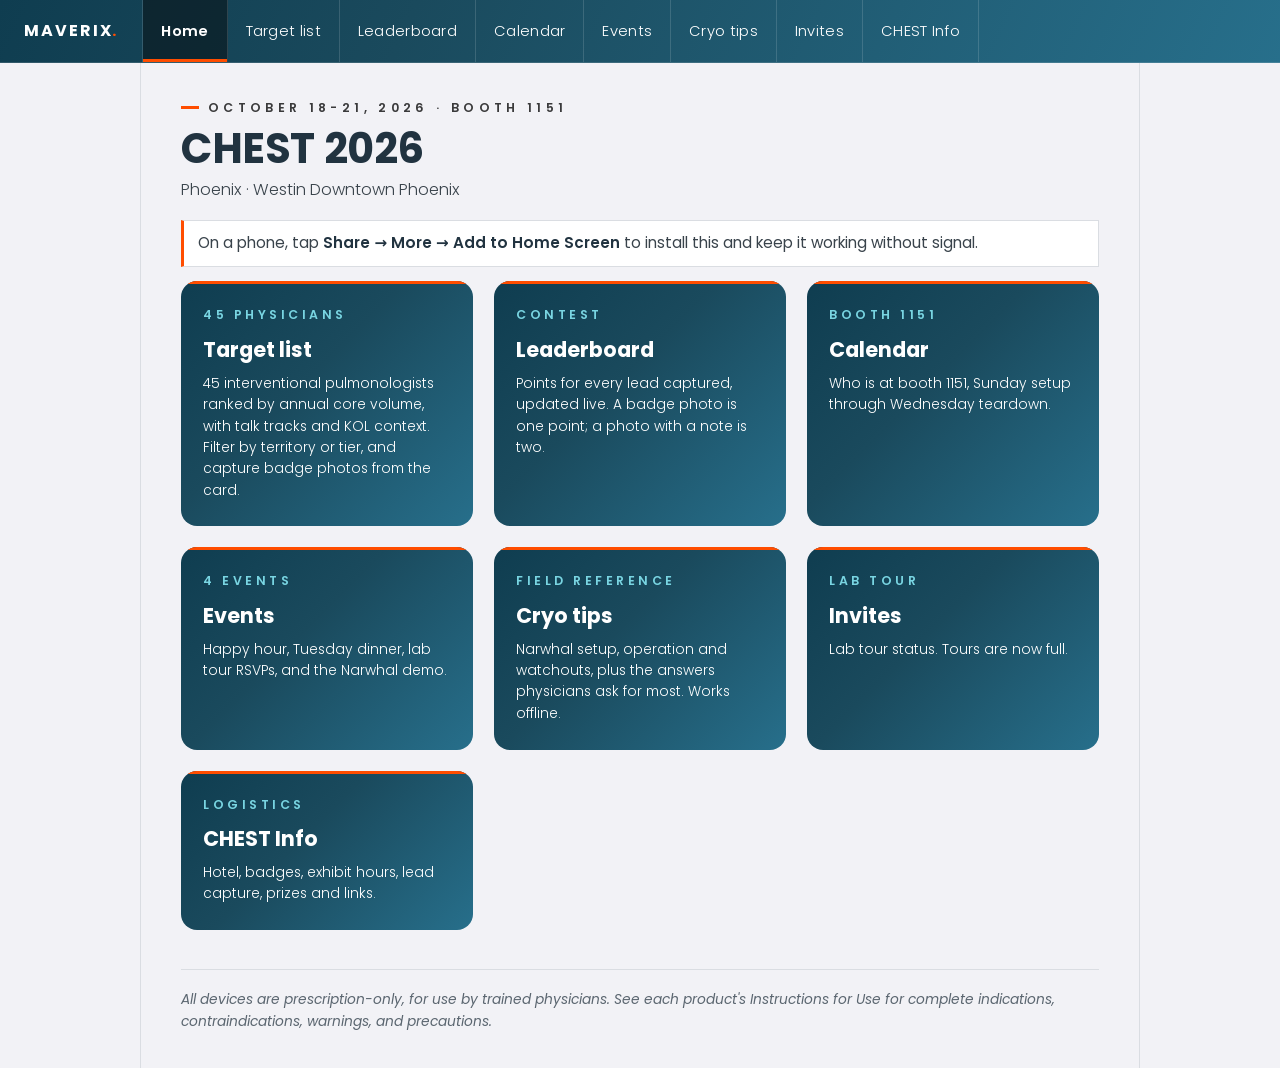
==== commit 06f33e7e: "Modify event information and card descriptions Updated event details and card content in the main se" ====
--- a/index.html
+++ b/index.html
@@ -17,6 +17,6 @@
 <h1>CHEST 2026</h1>
 <div class="sub">Phoenix &middot; Westin Downtown Phoenix</div>
 <div class="mvx-notice">On a phone, tap <strong>Share &rarr; More &rarr; Add to Home Screen</strong> to install this and keep it working without signal.</div>
-<div class="cards"><a class="tilecard" href="chest.html"><span class="tag">45 physicians</span><div class="title">Target list</div><div class="desc">45 interventional pulmonologists ranked by annual core volume, with talk tracks and KOL context. Filter by territory or tier, and capture badge photos from the card.</div></a><a class="tilecard" href="chest-leaders.html"><span class="tag">Contest</span><div class="title">Leaderboard</div><div class="desc">Points for every lead captured, updated live. A badge photo is one point; a photo with a note is two.</div></a><a class="tilecard" href="chest-staffing.html"><span class="tag">Booth 1151</span><div class="title">Calendar</div><div class="desc">Who is at booth 1151, Sunday setup through Wednesday teardown.</div></a><a class="tilecard" href="chest-happyhour.html"><span class="tag">3 events</span><div class="title">Events</div><div class="desc">Happy hour, Tuesday dinner, and lab tour RSVPs.</div></a><a class="tilecard" href="chest-tips.html"><span class="tag">Field reference</span><div class="title">Cryo tips</div><div class="desc">Narwhal setup, operation and watchouts, plus the answers physicians ask for most. Works offline.</div></a><a class="tilecard" href="chest-invites.html"><span class="tag">QR codes</span><div class="title">Invites</div><div class="desc">QR code and textable link for the lab tour.</div></a><a class="tilecard" href="chest-info.html"><span class="tag">Logistics</span><div class="title">CHEST Info</div><div class="desc">Hotel, badges, exhibit hours, lead capture, prizes and links.</div></a></div>
+<div class="cards"><a class="tilecard" href="chest.html"><span class="tag">45 physicians</span><div class="title">Target list</div><div class="desc">45 interventional pulmonologists ranked by annual core volume, with talk tracks and KOL context. Filter by territory or tier, and capture badge photos from the card.</div></a><a class="tilecard" href="chest-leaders.html"><span class="tag">Contest</span><div class="title">Leaderboard</div><div class="desc">Points for every lead captured, updated live. A badge photo is one point; a photo with a note is two.</div></a><a class="tilecard" href="chest-staffing.html"><span class="tag">Booth 1151</span><div class="title">Calendar</div><div class="desc">Who is at booth 1151, Sunday setup through Wednesday teardown.</div></a><a class="tilecard" href="chest-happyhour.html"><span class="tag">4 events</span><div class="title">Events</div><div class="desc">Happy hour, Tuesday dinner, lab tour RSVPs, and the Narwhal demo.</div></a><a class="tilecard" href="chest-tips.html"><span class="tag">Field reference</span><div class="title">Cryo tips</div><div class="desc">Narwhal setup, operation and watchouts, plus the answers physicians ask for most. Works offline.</div></a><a class="tilecard" href="chest-invites.html"><span class="tag">Lab tour</span><div class="title">Invites</div><div class="desc">Lab tour status. Tours are now full.</div></a><a class="tilecard" href="chest-info.html"><span class="tag">Logistics</span><div class="title">CHEST Info</div><div class="desc">Hotel, badges, exhibit hours, lead capture, prizes and links.</div></a></div>
 <p class="mvx-rxnote">All devices are prescription-only, for use by trained physicians. See each product's Instructions for Use for complete indications, contraindications, warnings, and precautions.</p></main><script>if('serviceWorker' in navigator){window.addEventListener('load',function(){navigator.serviceWorker.register('sw.js').catch(function(){});});}</script>
 </body></html>
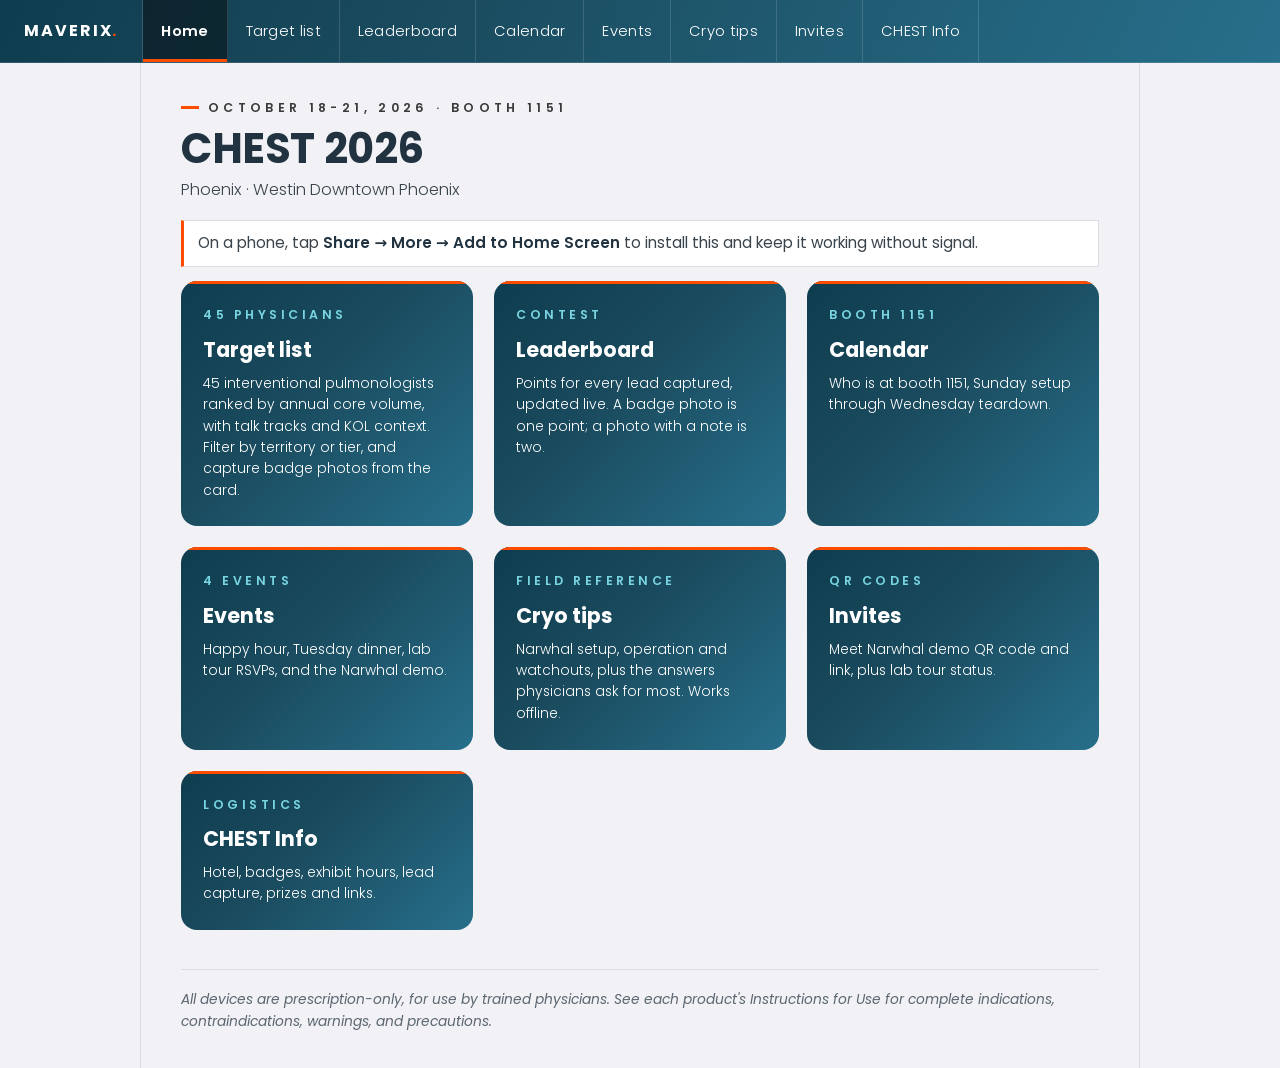
==== commit f9587494: "Modify Invites tilecard to add QR code details Updated the tilecard for Invites to include QR codes " ====
--- a/index.html
+++ b/index.html
@@ -17,6 +17,6 @@
 <h1>CHEST 2026</h1>
 <div class="sub">Phoenix &middot; Westin Downtown Phoenix</div>
 <div class="mvx-notice">On a phone, tap <strong>Share &rarr; More &rarr; Add to Home Screen</strong> to install this and keep it working without signal.</div>
-<div class="cards"><a class="tilecard" href="chest.html"><span class="tag">45 physicians</span><div class="title">Target list</div><div class="desc">45 interventional pulmonologists ranked by annual core volume, with talk tracks and KOL context. Filter by territory or tier, and capture badge photos from the card.</div></a><a class="tilecard" href="chest-leaders.html"><span class="tag">Contest</span><div class="title">Leaderboard</div><div class="desc">Points for every lead captured, updated live. A badge photo is one point; a photo with a note is two.</div></a><a class="tilecard" href="chest-staffing.html"><span class="tag">Booth 1151</span><div class="title">Calendar</div><div class="desc">Who is at booth 1151, Sunday setup through Wednesday teardown.</div></a><a class="tilecard" href="chest-happyhour.html"><span class="tag">4 events</span><div class="title">Events</div><div class="desc">Happy hour, Tuesday dinner, lab tour RSVPs, and the Narwhal demo.</div></a><a class="tilecard" href="chest-tips.html"><span class="tag">Field reference</span><div class="title">Cryo tips</div><div class="desc">Narwhal setup, operation and watchouts, plus the answers physicians ask for most. Works offline.</div></a><a class="tilecard" href="chest-invites.html"><span class="tag">Lab tour</span><div class="title">Invites</div><div class="desc">Lab tour status. Tours are now full.</div></a><a class="tilecard" href="chest-info.html"><span class="tag">Logistics</span><div class="title">CHEST Info</div><div class="desc">Hotel, badges, exhibit hours, lead capture, prizes and links.</div></a></div>
+<div class="cards"><a class="tilecard" href="chest.html"><span class="tag">45 physicians</span><div class="title">Target list</div><div class="desc">45 interventional pulmonologists ranked by annual core volume, with talk tracks and KOL context. Filter by territory or tier, and capture badge photos from the card.</div></a><a class="tilecard" href="chest-leaders.html"><span class="tag">Contest</span><div class="title">Leaderboard</div><div class="desc">Points for every lead captured, updated live. A badge photo is one point; a photo with a note is two.</div></a><a class="tilecard" href="chest-staffing.html"><span class="tag">Booth 1151</span><div class="title">Calendar</div><div class="desc">Who is at booth 1151, Sunday setup through Wednesday teardown.</div></a><a class="tilecard" href="chest-happyhour.html"><span class="tag">4 events</span><div class="title">Events</div><div class="desc">Happy hour, Tuesday dinner, lab tour RSVPs, and the Narwhal demo.</div></a><a class="tilecard" href="chest-tips.html"><span class="tag">Field reference</span><div class="title">Cryo tips</div><div class="desc">Narwhal setup, operation and watchouts, plus the answers physicians ask for most. Works offline.</div></a><a class="tilecard" href="chest-invites.html"><span class="tag">QR codes</span><div class="title">Invites</div><div class="desc">Meet Narwhal demo QR code and link, plus lab tour status.</div></a><a class="tilecard" href="chest-info.html"><span class="tag">Logistics</span><div class="title">CHEST Info</div><div class="desc">Hotel, badges, exhibit hours, lead capture, prizes and links.</div></a></div>
 <p class="mvx-rxnote">All devices are prescription-only, for use by trained physicians. See each product's Instructions for Use for complete indications, contraindications, warnings, and precautions.</p></main><script>if('serviceWorker' in navigator){window.addEventListener('load',function(){navigator.serviceWorker.register('sw.js').catch(function(){});});}</script>
 </body></html>
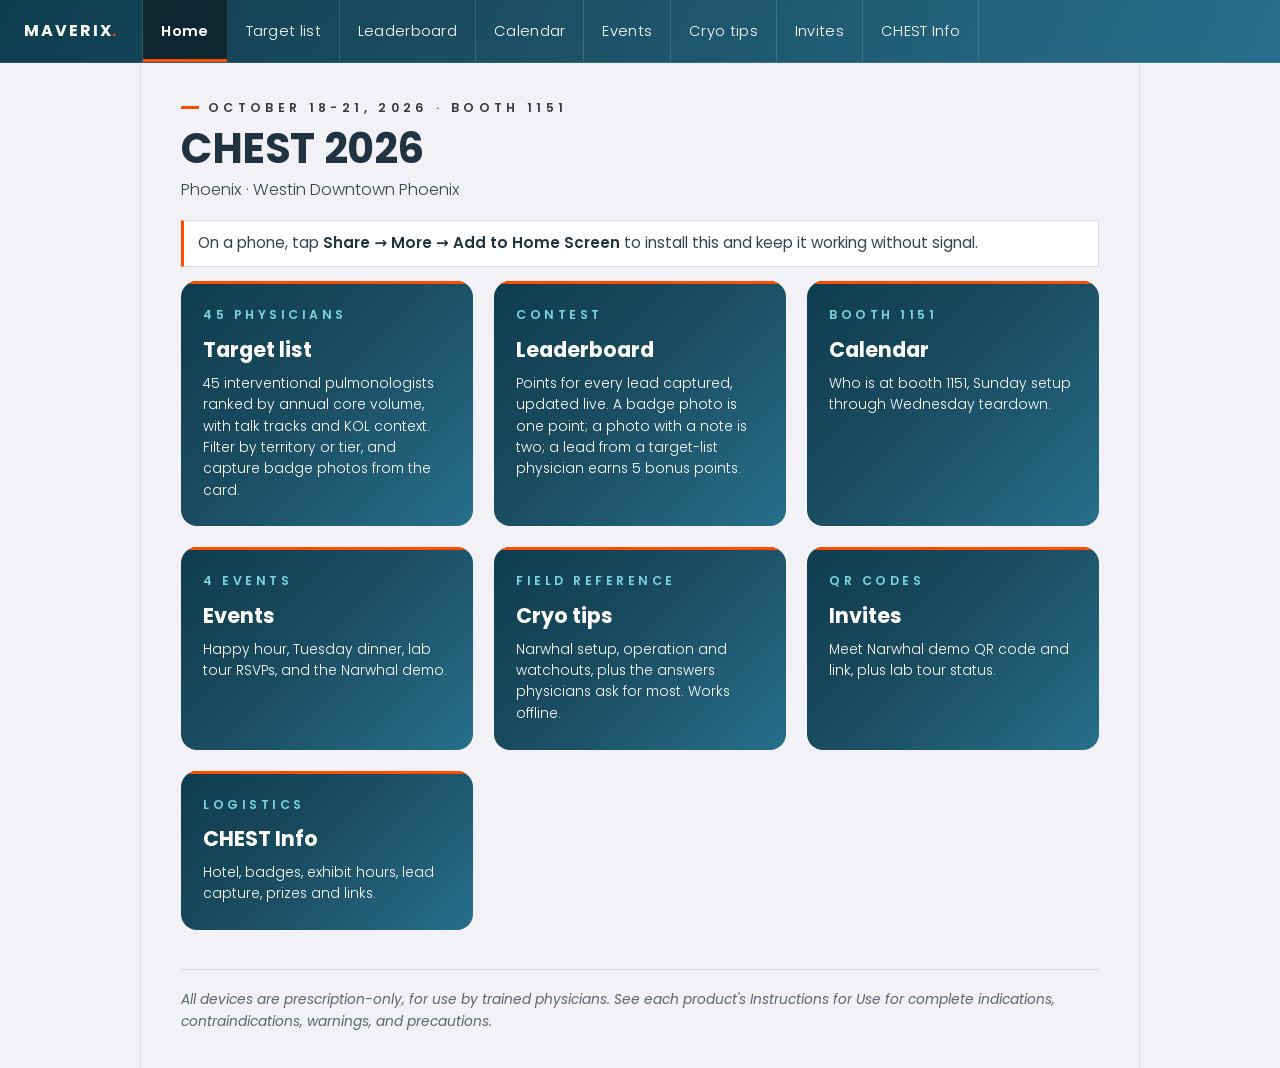
==== commit 4baffcff: "Home: mention 5 bonus points on leaderboard tile Updated the card descriptions for the leaderboard a" ====
--- a/index.html
+++ b/index.html
@@ -17,6 +17,6 @@
 <h1>CHEST 2026</h1>
 <div class="sub">Phoenix &middot; Westin Downtown Phoenix</div>
 <div class="mvx-notice">On a phone, tap <strong>Share &rarr; More &rarr; Add to Home Screen</strong> to install this and keep it working without signal.</div>
-<div class="cards"><a class="tilecard" href="chest.html"><span class="tag">45 physicians</span><div class="title">Target list</div><div class="desc">45 interventional pulmonologists ranked by annual core volume, with talk tracks and KOL context. Filter by territory or tier, and capture badge photos from the card.</div></a><a class="tilecard" href="chest-leaders.html"><span class="tag">Contest</span><div class="title">Leaderboard</div><div class="desc">Points for every lead captured, updated live. A badge photo is one point; a photo with a note is two.</div></a><a class="tilecard" href="chest-staffing.html"><span class="tag">Booth 1151</span><div class="title">Calendar</div><div class="desc">Who is at booth 1151, Sunday setup through Wednesday teardown.</div></a><a class="tilecard" href="chest-happyhour.html"><span class="tag">4 events</span><div class="title">Events</div><div class="desc">Happy hour, Tuesday dinner, lab tour RSVPs, and the Narwhal demo.</div></a><a class="tilecard" href="chest-tips.html"><span class="tag">Field reference</span><div class="title">Cryo tips</div><div class="desc">Narwhal setup, operation and watchouts, plus the answers physicians ask for most. Works offline.</div></a><a class="tilecard" href="chest-invites.html"><span class="tag">QR codes</span><div class="title">Invites</div><div class="desc">Meet Narwhal demo QR code and link, plus lab tour status.</div></a><a class="tilecard" href="chest-info.html"><span class="tag">Logistics</span><div class="title">CHEST Info</div><div class="desc">Hotel, badges, exhibit hours, lead capture, prizes and links.</div></a></div>
+<div class="cards"><a class="tilecard" href="chest.html"><span class="tag">45 physicians</span><div class="title">Target list</div><div class="desc">45 interventional pulmonologists ranked by annual core volume, with talk tracks and KOL context. Filter by territory or tier, and capture badge photos from the card.</div></a><a class="tilecard" href="chest-leaders.html"><span class="tag">Contest</span><div class="title">Leaderboard</div><div class="desc">Points for every lead captured, updated live. A badge photo is one point; a photo with a note is two; a lead from a target-list physician earns 5 bonus points.</div></a><a class="tilecard" href="chest-staffing.html"><span class="tag">Booth 1151</span><div class="title">Calendar</div><div class="desc">Who is at booth 1151, Sunday setup through Wednesday teardown.</div></a><a class="tilecard" href="chest-happyhour.html"><span class="tag">4 events</span><div class="title">Events</div><div class="desc">Happy hour, Tuesday dinner, lab tour RSVPs, and the Narwhal demo.</div></a><a class="tilecard" href="chest-tips.html"><span class="tag">Field reference</span><div class="title">Cryo tips</div><div class="desc">Narwhal setup, operation and watchouts, plus the answers physicians ask for most. Works offline.</div></a><a class="tilecard" href="chest-invites.html"><span class="tag">QR codes</span><div class="title">Invites</div><div class="desc">Meet Narwhal demo QR code and link, plus lab tour status.</div></a><a class="tilecard" href="chest-info.html"><span class="tag">Logistics</span><div class="title">CHEST Info</div><div class="desc">Hotel, badges, exhibit hours, lead capture, prizes and links.</div></a></div>
 <p class="mvx-rxnote">All devices are prescription-only, for use by trained physicians. See each product's Instructions for Use for complete indications, contraindications, warnings, and precautions.</p></main><script>if('serviceWorker' in navigator){window.addEventListener('load',function(){navigator.serviceWorker.register('sw.js').catch(function(){});});}</script>
 </body></html>
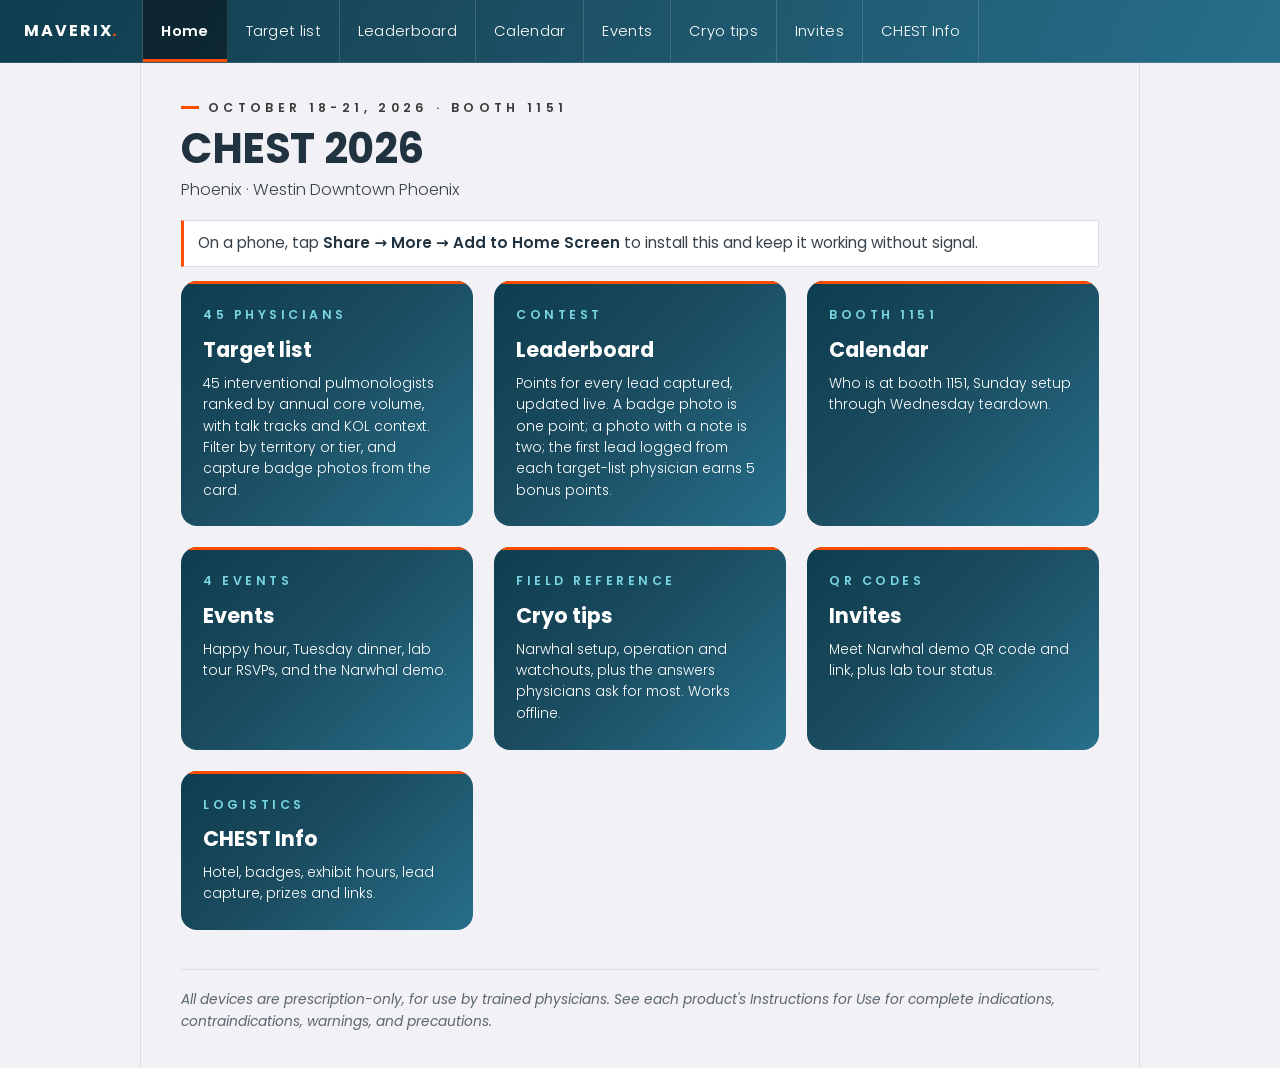
==== commit ea21b7fa: "Home: bonus is for the first lead per target" ====
--- a/index.html
+++ b/index.html
@@ -17,6 +17,6 @@
 <h1>CHEST 2026</h1>
 <div class="sub">Phoenix &middot; Westin Downtown Phoenix</div>
 <div class="mvx-notice">On a phone, tap <strong>Share &rarr; More &rarr; Add to Home Screen</strong> to install this and keep it working without signal.</div>
-<div class="cards"><a class="tilecard" href="chest.html"><span class="tag">45 physicians</span><div class="title">Target list</div><div class="desc">45 interventional pulmonologists ranked by annual core volume, with talk tracks and KOL context. Filter by territory or tier, and capture badge photos from the card.</div></a><a class="tilecard" href="chest-leaders.html"><span class="tag">Contest</span><div class="title">Leaderboard</div><div class="desc">Points for every lead captured, updated live. A badge photo is one point; a photo with a note is two; a lead from a target-list physician earns 5 bonus points.</div></a><a class="tilecard" href="chest-staffing.html"><span class="tag">Booth 1151</span><div class="title">Calendar</div><div class="desc">Who is at booth 1151, Sunday setup through Wednesday teardown.</div></a><a class="tilecard" href="chest-happyhour.html"><span class="tag">4 events</span><div class="title">Events</div><div class="desc">Happy hour, Tuesday dinner, lab tour RSVPs, and the Narwhal demo.</div></a><a class="tilecard" href="chest-tips.html"><span class="tag">Field reference</span><div class="title">Cryo tips</div><div class="desc">Narwhal setup, operation and watchouts, plus the answers physicians ask for most. Works offline.</div></a><a class="tilecard" href="chest-invites.html"><span class="tag">QR codes</span><div class="title">Invites</div><div class="desc">Meet Narwhal demo QR code and link, plus lab tour status.</div></a><a class="tilecard" href="chest-info.html"><span class="tag">Logistics</span><div class="title">CHEST Info</div><div class="desc">Hotel, badges, exhibit hours, lead capture, prizes and links.</div></a></div>
+<div class="cards"><a class="tilecard" href="chest.html"><span class="tag">45 physicians</span><div class="title">Target list</div><div class="desc">45 interventional pulmonologists ranked by annual core volume, with talk tracks and KOL context. Filter by territory or tier, and capture badge photos from the card.</div></a><a class="tilecard" href="chest-leaders.html"><span class="tag">Contest</span><div class="title">Leaderboard</div><div class="desc">Points for every lead captured, updated live. A badge photo is one point; a photo with a note is two; the first lead logged from each target-list physician earns 5 bonus points.</div></a><a class="tilecard" href="chest-staffing.html"><span class="tag">Booth 1151</span><div class="title">Calendar</div><div class="desc">Who is at booth 1151, Sunday setup through Wednesday teardown.</div></a><a class="tilecard" href="chest-happyhour.html"><span class="tag">4 events</span><div class="title">Events</div><div class="desc">Happy hour, Tuesday dinner, lab tour RSVPs, and the Narwhal demo.</div></a><a class="tilecard" href="chest-tips.html"><span class="tag">Field reference</span><div class="title">Cryo tips</div><div class="desc">Narwhal setup, operation and watchouts, plus the answers physicians ask for most. Works offline.</div></a><a class="tilecard" href="chest-invites.html"><span class="tag">QR codes</span><div class="title">Invites</div><div class="desc">Meet Narwhal demo QR code and link, plus lab tour status.</div></a><a class="tilecard" href="chest-info.html"><span class="tag">Logistics</span><div class="title">CHEST Info</div><div class="desc">Hotel, badges, exhibit hours, lead capture, prizes and links.</div></a></div>
 <p class="mvx-rxnote">All devices are prescription-only, for use by trained physicians. See each product's Instructions for Use for complete indications, contraindications, warnings, and precautions.</p></main><script>if('serviceWorker' in navigator){window.addEventListener('load',function(){navigator.serviceWorker.register('sw.js').catch(function(){});});}</script>
 </body></html>
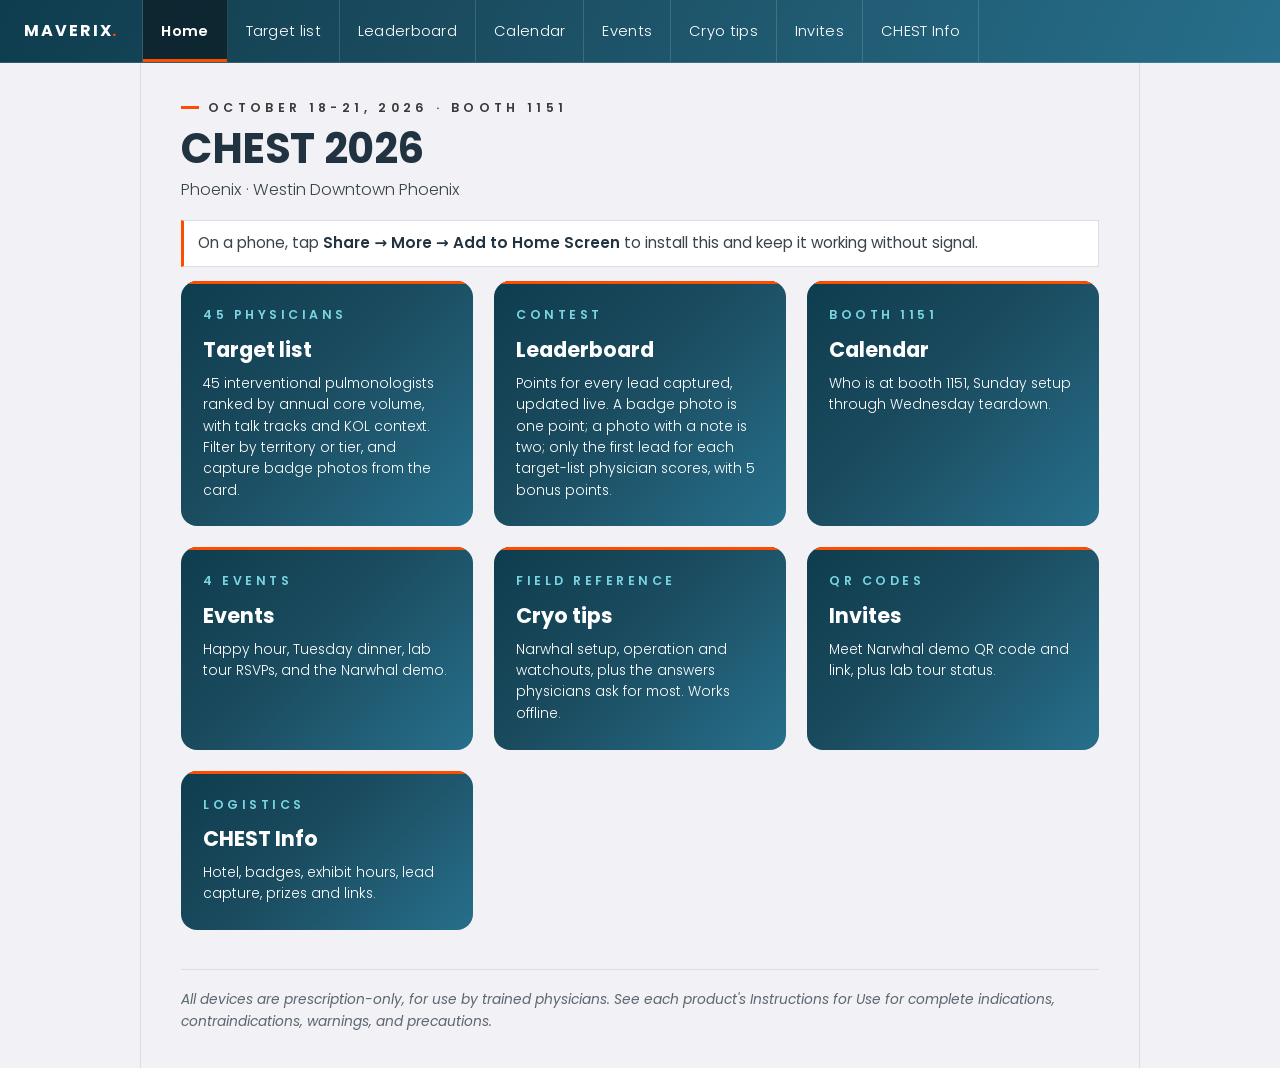
==== commit 7438a827: "Home: first-lead-per-target scoring blurb" ====
--- a/index.html
+++ b/index.html
@@ -17,6 +17,6 @@
 <h1>CHEST 2026</h1>
 <div class="sub">Phoenix &middot; Westin Downtown Phoenix</div>
 <div class="mvx-notice">On a phone, tap <strong>Share &rarr; More &rarr; Add to Home Screen</strong> to install this and keep it working without signal.</div>
-<div class="cards"><a class="tilecard" href="chest.html"><span class="tag">45 physicians</span><div class="title">Target list</div><div class="desc">45 interventional pulmonologists ranked by annual core volume, with talk tracks and KOL context. Filter by territory or tier, and capture badge photos from the card.</div></a><a class="tilecard" href="chest-leaders.html"><span class="tag">Contest</span><div class="title">Leaderboard</div><div class="desc">Points for every lead captured, updated live. A badge photo is one point; a photo with a note is two; the first lead logged from each target-list physician earns 5 bonus points.</div></a><a class="tilecard" href="chest-staffing.html"><span class="tag">Booth 1151</span><div class="title">Calendar</div><div class="desc">Who is at booth 1151, Sunday setup through Wednesday teardown.</div></a><a class="tilecard" href="chest-happyhour.html"><span class="tag">4 events</span><div class="title">Events</div><div class="desc">Happy hour, Tuesday dinner, lab tour RSVPs, and the Narwhal demo.</div></a><a class="tilecard" href="chest-tips.html"><span class="tag">Field reference</span><div class="title">Cryo tips</div><div class="desc">Narwhal setup, operation and watchouts, plus the answers physicians ask for most. Works offline.</div></a><a class="tilecard" href="chest-invites.html"><span class="tag">QR codes</span><div class="title">Invites</div><div class="desc">Meet Narwhal demo QR code and link, plus lab tour status.</div></a><a class="tilecard" href="chest-info.html"><span class="tag">Logistics</span><div class="title">CHEST Info</div><div class="desc">Hotel, badges, exhibit hours, lead capture, prizes and links.</div></a></div>
+<div class="cards"><a class="tilecard" href="chest.html"><span class="tag">45 physicians</span><div class="title">Target list</div><div class="desc">45 interventional pulmonologists ranked by annual core volume, with talk tracks and KOL context. Filter by territory or tier, and capture badge photos from the card.</div></a><a class="tilecard" href="chest-leaders.html"><span class="tag">Contest</span><div class="title">Leaderboard</div><div class="desc">Points for every lead captured, updated live. A badge photo is one point; a photo with a note is two; only the first lead for each target-list physician scores, with 5 bonus points.</div></a><a class="tilecard" href="chest-staffing.html"><span class="tag">Booth 1151</span><div class="title">Calendar</div><div class="desc">Who is at booth 1151, Sunday setup through Wednesday teardown.</div></a><a class="tilecard" href="chest-happyhour.html"><span class="tag">4 events</span><div class="title">Events</div><div class="desc">Happy hour, Tuesday dinner, lab tour RSVPs, and the Narwhal demo.</div></a><a class="tilecard" href="chest-tips.html"><span class="tag">Field reference</span><div class="title">Cryo tips</div><div class="desc">Narwhal setup, operation and watchouts, plus the answers physicians ask for most. Works offline.</div></a><a class="tilecard" href="chest-invites.html"><span class="tag">QR codes</span><div class="title">Invites</div><div class="desc">Meet Narwhal demo QR code and link, plus lab tour status.</div></a><a class="tilecard" href="chest-info.html"><span class="tag">Logistics</span><div class="title">CHEST Info</div><div class="desc">Hotel, badges, exhibit hours, lead capture, prizes and links.</div></a></div>
 <p class="mvx-rxnote">All devices are prescription-only, for use by trained physicians. See each product's Instructions for Use for complete indications, contraindications, warnings, and precautions.</p></main><script>if('serviceWorker' in navigator){window.addEventListener('load',function(){navigator.serviceWorker.register('sw.js').catch(function(){});});}</script>
 </body></html>
